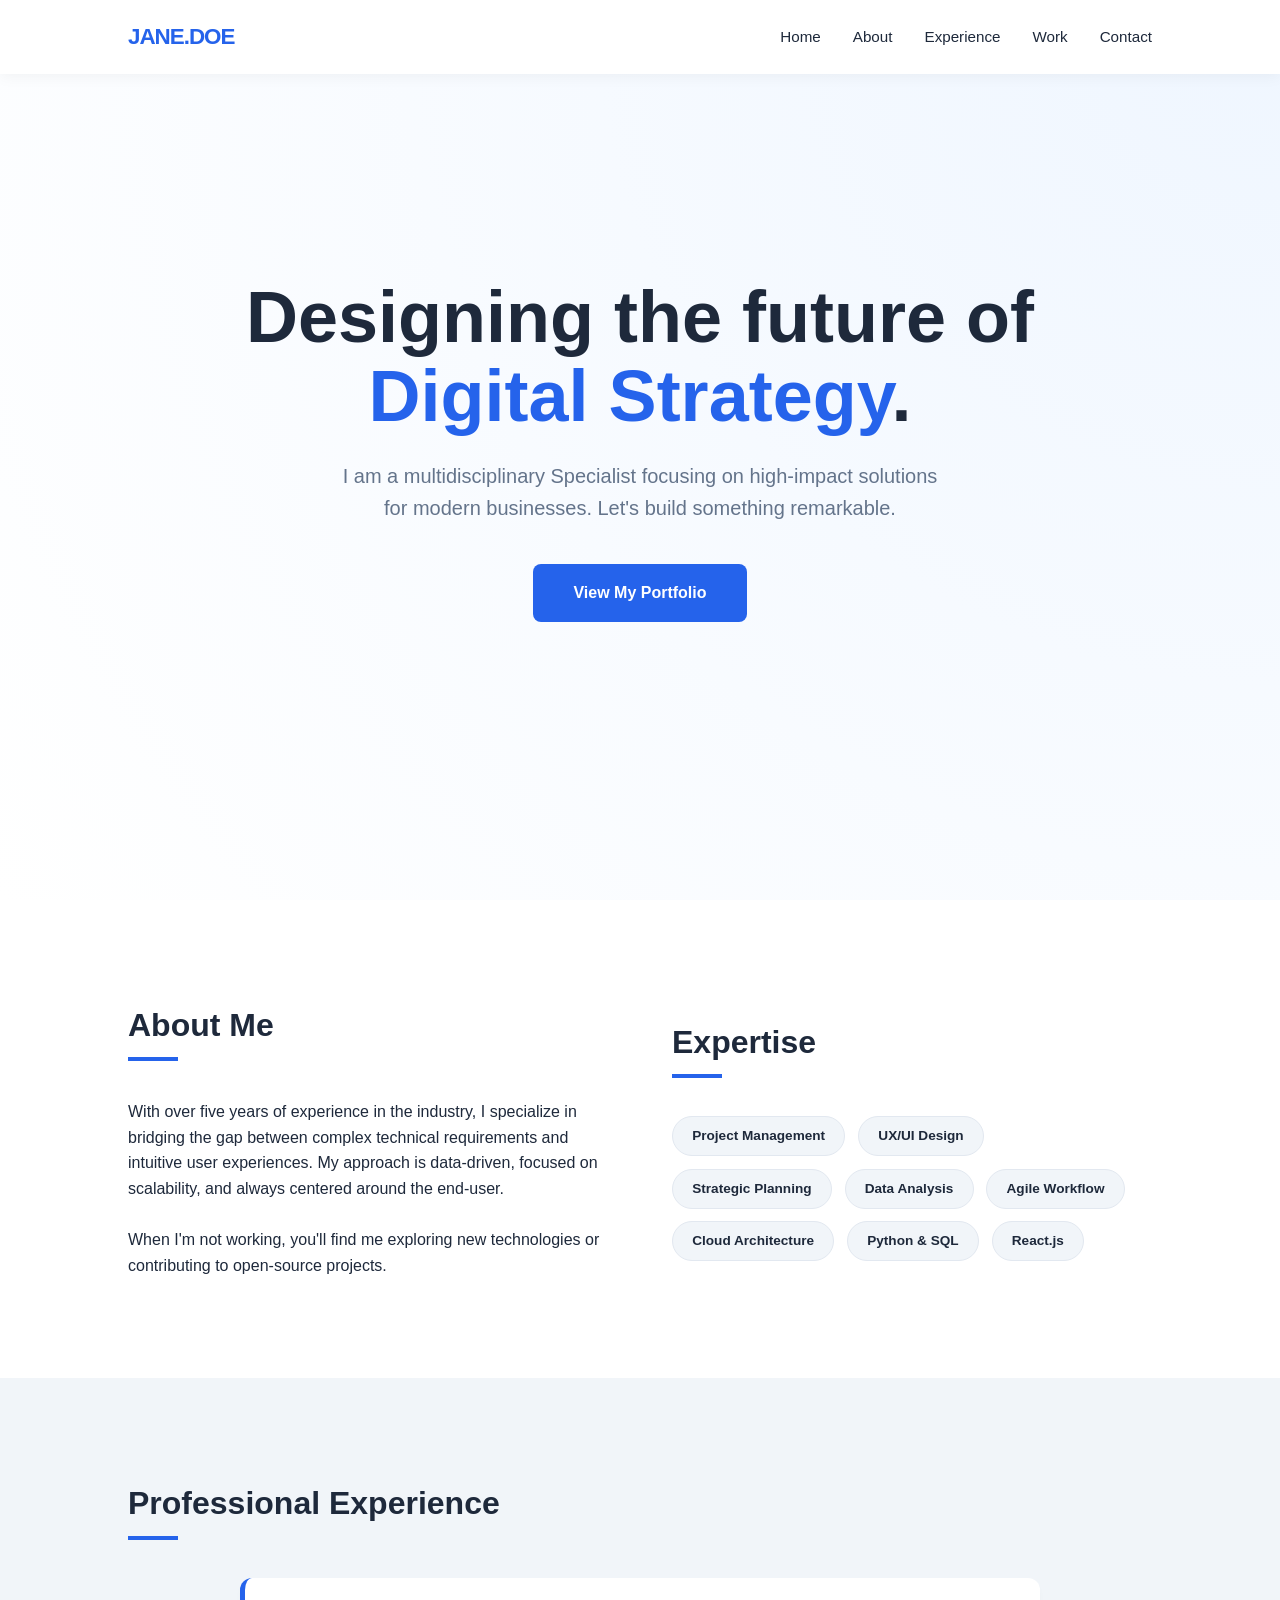
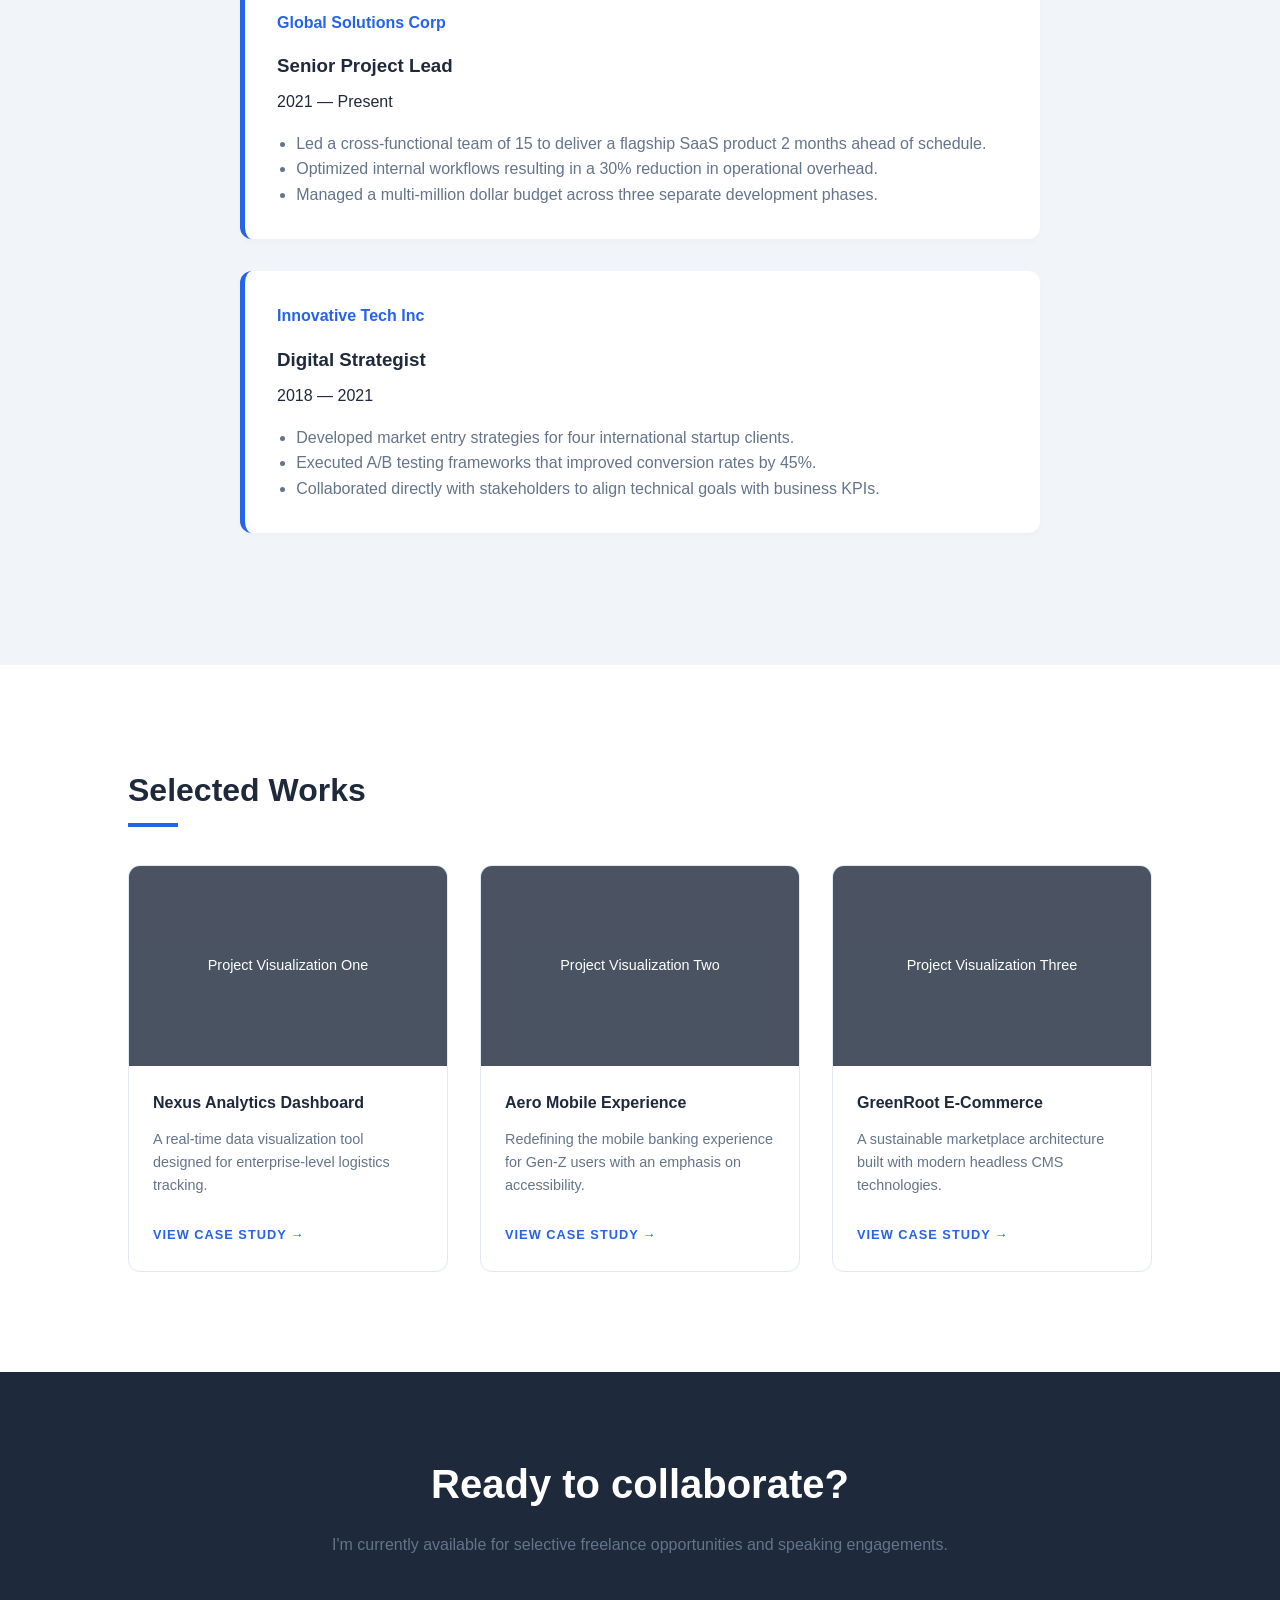
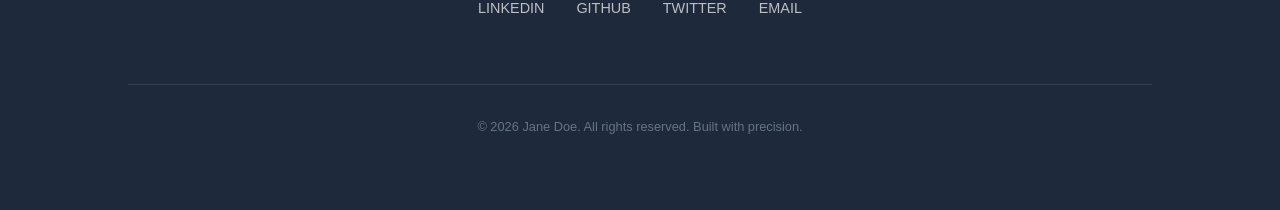
==== index.html @ 50d41f18 "Add files via upload" ====
<!DOCTYPE html>
<html lang="en">
<head>
    <meta charset="UTF-8">
    <meta name="viewport" content="width=device-width, initial-scale=1.0">
    <title>Professional Portfolio | Jane Doe</title>
    <style>
        /* --- CSS Variables & Reset --- */
        :root {
            --primary-blue: #2563eb;
            --dark-grey: #1e293b;
            --medium-grey: #64748b;
            --light-grey: #f1f5f9;
            --white: #ffffff;
            --transition: all 0.4s cubic-bezier(0.4, 0, 0.2, 1);
        }

        * {
            margin: 0;
            padding: 0;
            box-sizing: border-box;
        }

        body {
            font-family: 'Inter', -apple-system, BlinkMacSystemFont, "Segoe UI", Roboto, sans-serif;
            line-height: 1.6;
            color: var(--dark-grey);
            background-color: var(--white);
            overflow-x: hidden;
        }

        /* --- Scroll Animation Classes --- */
        .reveal {
            opacity: 0;
            transform: translateY(30px);
            transition: var(--transition);
        }

        .reveal.active {
            opacity: 1;
            transform: translateY(0);
        }

        /* --- Navigation --- */
        nav {
            position: fixed;
            top: 0;
            width: 100%;
            background: rgba(255, 255, 255, 0.95);
            backdrop-filter: blur(10px);
            padding: 1.2rem 10%;
            display: flex;
            justify-content: space-between;
            align-items: center;
            z-index: 1000;
            box-shadow: 0 2px 15px rgba(0,0,0,0.05);
        }

        .logo {
            font-weight: 800;
            font-size: 1.4rem;
            color: var(--primary-blue);
            text-decoration: none;
            letter-spacing: -1px;
        }

        .nav-links {
            display: flex;
            gap: 2rem;
        }

        .nav-links a {
            text-decoration: none;
            color: var(--dark-grey);
            font-weight: 500;
            font-size: 0.95rem;
            transition: var(--transition);
        }

        .nav-links a:hover {
            color: var(--primary-blue);
        }

        /* --- Hero Section --- */
        #home {
            height: 100vh;
            display: flex;
            align-items: center;
            justify-content: center;
            padding: 0 10%;
            background: radial-gradient(circle at top right, #eff6ff, transparent);
            text-align: center;
        }

        .hero-content h1 {
            font-size: clamp(2.5rem, 6vw, 4.5rem);
            line-height: 1.1;
            margin-bottom: 1.5rem;
            color: var(--dark-grey);
        }

        .hero-content p {
            font-size: 1.25rem;
            color: var(--medium-grey);
            max-width: 600px;
            margin: 0 auto 2.5rem;
        }

        .btn {
            padding: 1rem 2.5rem;
            background: var(--primary-blue);
            color: var(--white);
            text-decoration: none;
            border-radius: 8px;
            font-weight: 600;
            transition: var(--transition);
            display: inline-block;
        }

        .btn:hover {
            transform: translateY(-3px);
            box-shadow: 0 10px 20px rgba(37, 99, 235, 0.2);
            filter: brightness(1.1);
        }

        /* --- Global Section Styling --- */
        section {
            padding: 100px 10%;
        }

        .section-title {
            font-size: 2rem;
            margin-bottom: 3rem;
            position: relative;
            display: inline-block;
        }

        .section-title::after {
            content: '';
            position: absolute;
            bottom: -10px;
            left: 0;
            width: 50px;
            height: 4px;
            background: var(--primary-blue);
        }

        /* --- About Section --- */
        .about-container {
            display: grid;
            grid-template-columns: 1fr 1fr;
            gap: 4rem;
            align-items: center;
        }

        .skills-grid {
            display: flex;
            flex-wrap: wrap;
            gap: 0.8rem;
        }

        .skill-tag {
            background: var(--light-grey);
            color: var(--dark-grey);
            padding: 0.5rem 1.2rem;
            border-radius: 50px;
            font-size: 0.85rem;
            font-weight: 600;
            border: 1px solid #e2e8f0;
        }

        /* --- Experience Section --- */
        #experience { background: var(--light-grey); }

        .timeline {
            max-width: 800px;
            margin: 0 auto;
        }

        .exp-card {
            background: var(--white);
            padding: 2rem;
            border-radius: 12px;
            margin-bottom: 2rem;
            box-shadow: 0 4px 6px rgba(0,0,0,0.02);
            border-left: 5px solid var(--primary-blue);
        }

        .exp-card h3 { color: var(--dark-grey); margin-bottom: 0.5rem; }
        .exp-card .company { color: var(--primary-blue); font-weight: 700; margin-bottom: 1rem; display: block; }
        .exp-card ul { margin-left: 1.2rem; color: var(--medium-grey); }

        /* --- Projects Grid --- */
        .project-grid {
            display: grid;
            grid-template-columns: repeat(auto-fit, minmax(320px, 1fr));
            gap: 2rem;
        }

        .project-card {
            background: var(--white);
            border-radius: 12px;
            overflow: hidden;
            border: 1px solid #e2e8f0;
            transition: var(--transition);
        }

        .project-card:hover {
            transform: translateY(-10px);
            box-shadow: 0 20px 25px -5px rgba(0,0,0,0.1);
        }

        .project-img {
            height: 200px;
            background: var(--dark-grey);
            display: flex;
            align-items: center;
            justify-content: center;
            color: var(--white);
            font-size: 0.9rem;
            opacity: 0.8;
        }

        .project-body { padding: 1.5rem; }
        .project-body h4 { margin-bottom: 0.8rem; }
        .project-body p { color: var(--medium-grey); font-size: 0.9rem; margin-bottom: 1.5rem; }

        /* --- Footer --- */
        footer {
            background: var(--dark-grey);
            color: var(--white);
            padding: 5rem 10% 2rem;
            text-align: center;
        }

        .contact-info h2 { font-size: 2.5rem; margin-bottom: 1rem; }
        .contact-info p { color: var(--medium-grey); margin-bottom: 2.5rem; }

        .social-links {
            display: flex;
            justify-content: center;
            gap: 2rem;
            margin-bottom: 4rem;
        }

        .social-links a {
            color: var(--white);
            text-decoration: none;
            font-size: 0.9rem;
            opacity: 0.7;
            transition: var(--transition);
        }

        .social-links a:hover { opacity: 1; color: var(--primary-blue); }

        .copyright {
            font-size: 0.8rem;
            color: var(--medium-grey);
            border-top: 1px solid #334155;
            padding-top: 2rem;
        }

        /* --- Responsive --- */
        @media (max-width: 768px) {
            .about-container { grid-template-columns: 1fr; }
            .nav-links { display: none; }
            section { padding: 60px 5%; }
        }
    </style>
</head>
<body>

    <nav>
        <a href="#" class="logo">JANE.DOE</a>
        <div class="nav-links">
            <a href="#home">Home</a>
            <a href="#about">About</a>
            <a href="#experience">Experience</a>
            <a href="#projects">Work</a>
            <a href="#contact">Contact</a>
        </div>
    </nav>

    <section id="home">
        <div class="hero-content reveal">
            <h1>Designing the future of <span style="color: var(--primary-blue);">Digital Strategy</span>.</h1>
            <p>I am a multidisciplinary Specialist focusing on high-impact solutions for modern businesses. Let's build something remarkable.</p>
            <a href="#projects" class="btn">View My Portfolio</a>
        </div>
    </section>

    <section id="about">
        <div class="about-container">
            <div class="reveal">
                <h2 class="section-title">About Me</h2>
                <p>With over five years of experience in the industry, I specialize in bridging the gap between complex technical requirements and intuitive user experiences. My approach is data-driven, focused on scalability, and always centered around the end-user.</p>
                <br>
                <p>When I'm not working, you'll find me exploring new technologies or contributing to open-source projects.</p>
            </div>
            <div class="reveal">
                <h2 class="section-title">Expertise</h2>
                <div class="skills-grid">
                    <span class="skill-tag">Project Management</span>
                    <span class="skill-tag">UX/UI Design</span>
                    <span class="skill-tag">Strategic Planning</span>
                    <span class="skill-tag">Data Analysis</span>
                    <span class="skill-tag">Agile Workflow</span>
                    <span class="skill-tag">Cloud Architecture</span>
                    <span class="skill-tag">Python & SQL</span>
                    <span class="skill-tag">React.js</span>
                </div>
            </div>
        </div>
    </section>

    <section id="experience">
        <h2 class="section-title reveal">Professional Experience</h2>
        <div class="timeline">
            <div class="exp-card reveal">
                <span class="company">Global Solutions Corp</span>
                <h3>Senior Project Lead</h3>
                <p style="margin-bottom: 1rem; font-weight: 500;">2021 — Present</p>
                <ul>
                    <li>Led a cross-functional team of 15 to deliver a flagship SaaS product 2 months ahead of schedule.</li>
                    <li>Optimized internal workflows resulting in a 30% reduction in operational overhead.</li>
                    <li>Managed a multi-million dollar budget across three separate development phases.</li>
                </ul>
            </div>

            <div class="exp-card reveal">
                <span class="company">Innovative Tech Inc</span>
                <h3>Digital Strategist</h3>
                <p style="margin-bottom: 1rem; font-weight: 500;">2018 — 2021</p>
                <ul>
                    <li>Developed market entry strategies for four international startup clients.</li>
                    <li>Executed A/B testing frameworks that improved conversion rates by 45%.</li>
                    <li>Collaborated directly with stakeholders to align technical goals with business KPIs.</li>
                </ul>
            </div>
        </div>
    </section>

    <section id="projects">
        <h2 class="section-title reveal">Selected Works</h2>
        <div class="project-grid">
            <div class="project-card reveal">
                <div class="project-img">Project Visualization One</div>
                <div class="project-body">
                    <h4>Nexus Analytics Dashboard</h4>
                    <p>A real-time data visualization tool designed for enterprise-level logistics tracking.</p>
                    <a href="#" style="color: var(--primary-blue); text-decoration: none; font-weight: 700; font-size: 0.8rem; letter-spacing: 1px;">VIEW CASE STUDY →</a>
                </div>
            </div>

            <div class="project-card reveal">
                <div class="project-img">Project Visualization Two</div>
                <div class="project-body">
                    <h4>Aero Mobile Experience</h4>
                    <p>Redefining the mobile banking experience for Gen-Z users with an emphasis on accessibility.</p>
                    <a href="#" style="color: var(--primary-blue); text-decoration: none; font-weight: 700; font-size: 0.8rem; letter-spacing: 1px;">VIEW CASE STUDY →</a>
                </div>
            </div>

            <div class="project-card reveal">
                <div class="project-img">Project Visualization Three</div>
                <div class="project-body">
                    <h4>GreenRoot E-Commerce</h4>
                    <p>A sustainable marketplace architecture built with modern headless CMS technologies.</p>
                    <a href="#" style="color: var(--primary-blue); text-decoration: none; font-weight: 700; font-size: 0.8rem; letter-spacing: 1px;">VIEW CASE STUDY →</a>
                </div>
            </div>
        </div>
    </section>

    <footer id="contact">
        <div class="contact-info reveal">
            <h2>Ready to collaborate?</h2>
            <p>I'm currently available for selective freelance opportunities and speaking engagements.</p>
            <div class="social-links">
                <a href="#">LINKEDIN</a>
                <a href="#">GITHUB</a>
                <a href="#">TWITTER</a>
                <a href="#">EMAIL</a>
            </div>
            <p class="copyright">© 2026 Jane Doe. All rights reserved. Built with precision.</p>
        </div>
    </footer>

    <script>
        /**
         * Intersection Observer for Scroll Animations
         */
        const observerOptions = {
            threshold: 0.15
        };

        const observer = new IntersectionObserver((entries) => {
            entries.forEach(entry => {
                if (entry.isIntersecting) {
                    entry.target.classList.add('active');
                }
            });
        }, observerOptions);

        document.querySelectorAll('.reveal').forEach(el => {
            observer.observe(el);
        });

        /**
         * Smooth Scroll for Navigation Links
         */
        document.querySelectorAll('a[href^="#"]').forEach(anchor => {
            anchor.addEventListener('click', function (e) {
                e.preventDefault();
                document.querySelector(this.getAttribute('href')).scrollIntoView({
                    behavior: 'smooth'
                });
            });
        });
    </script>
</body>
</html>
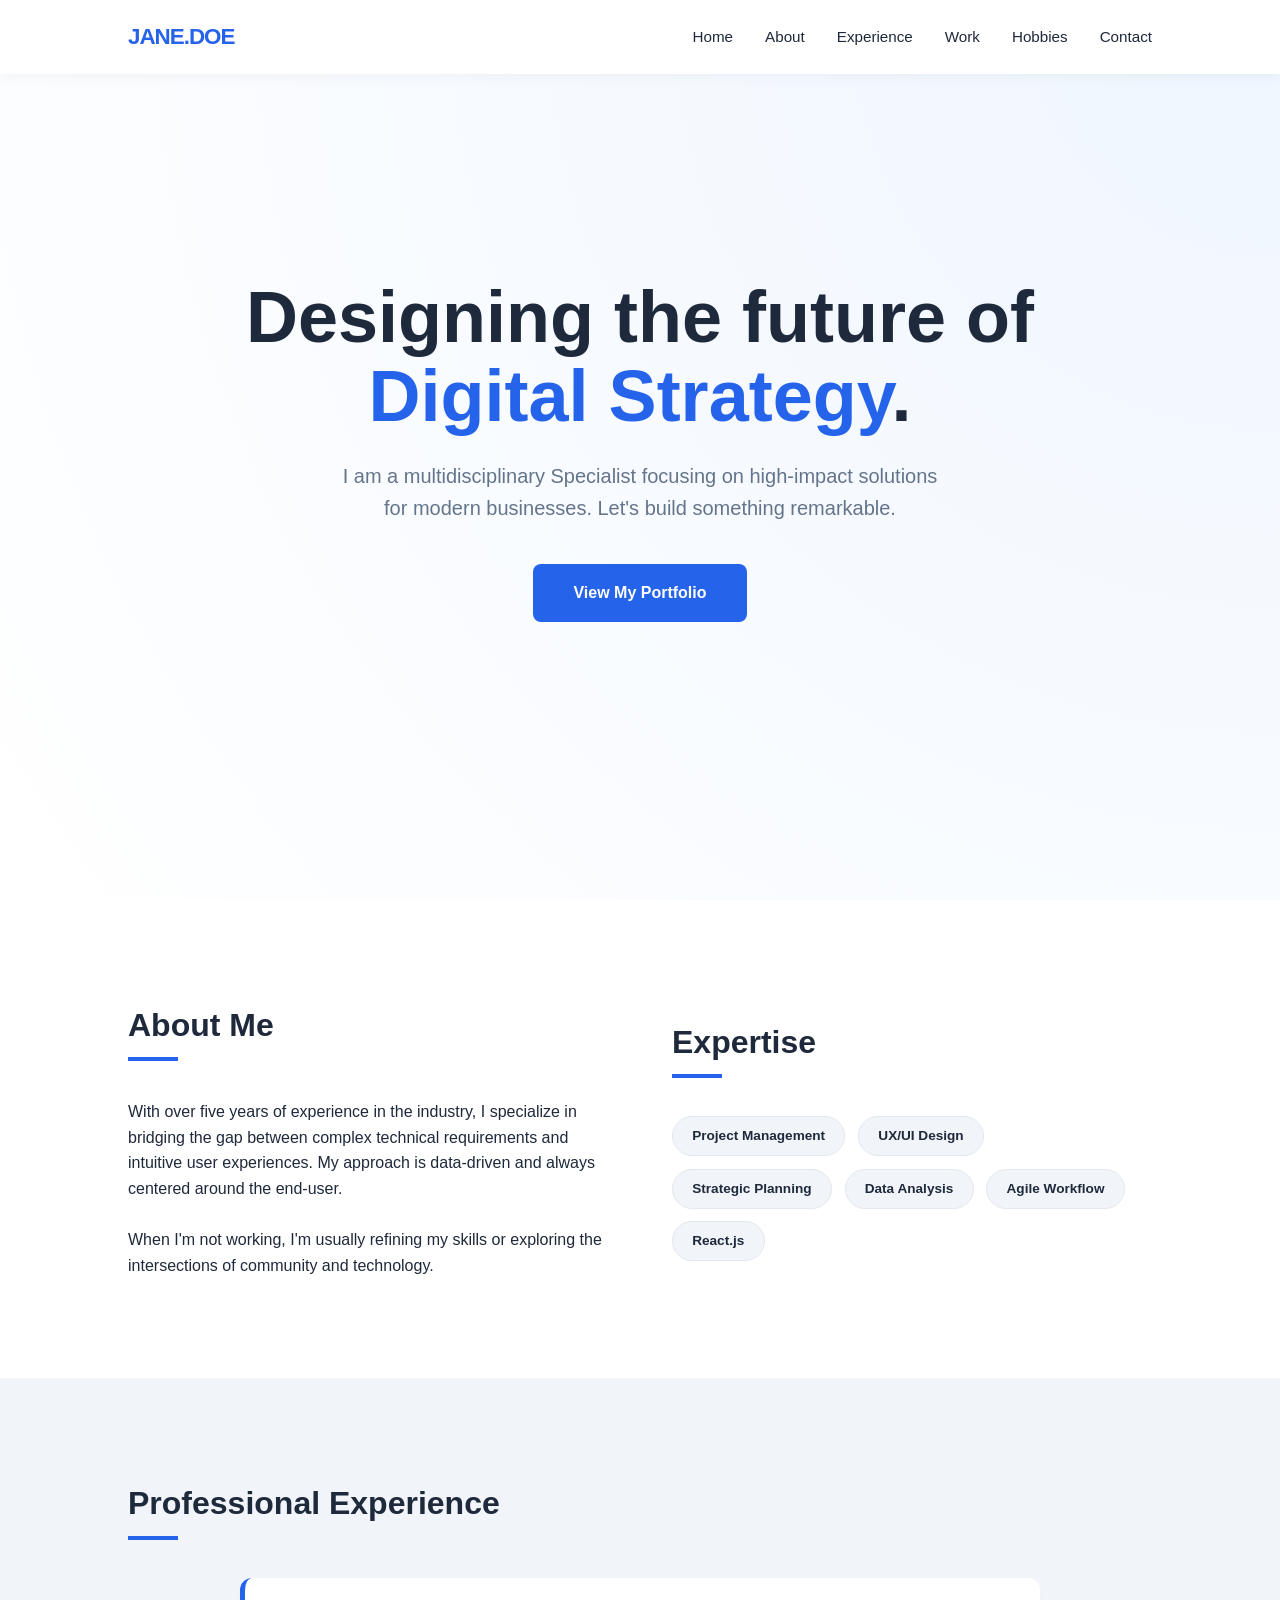
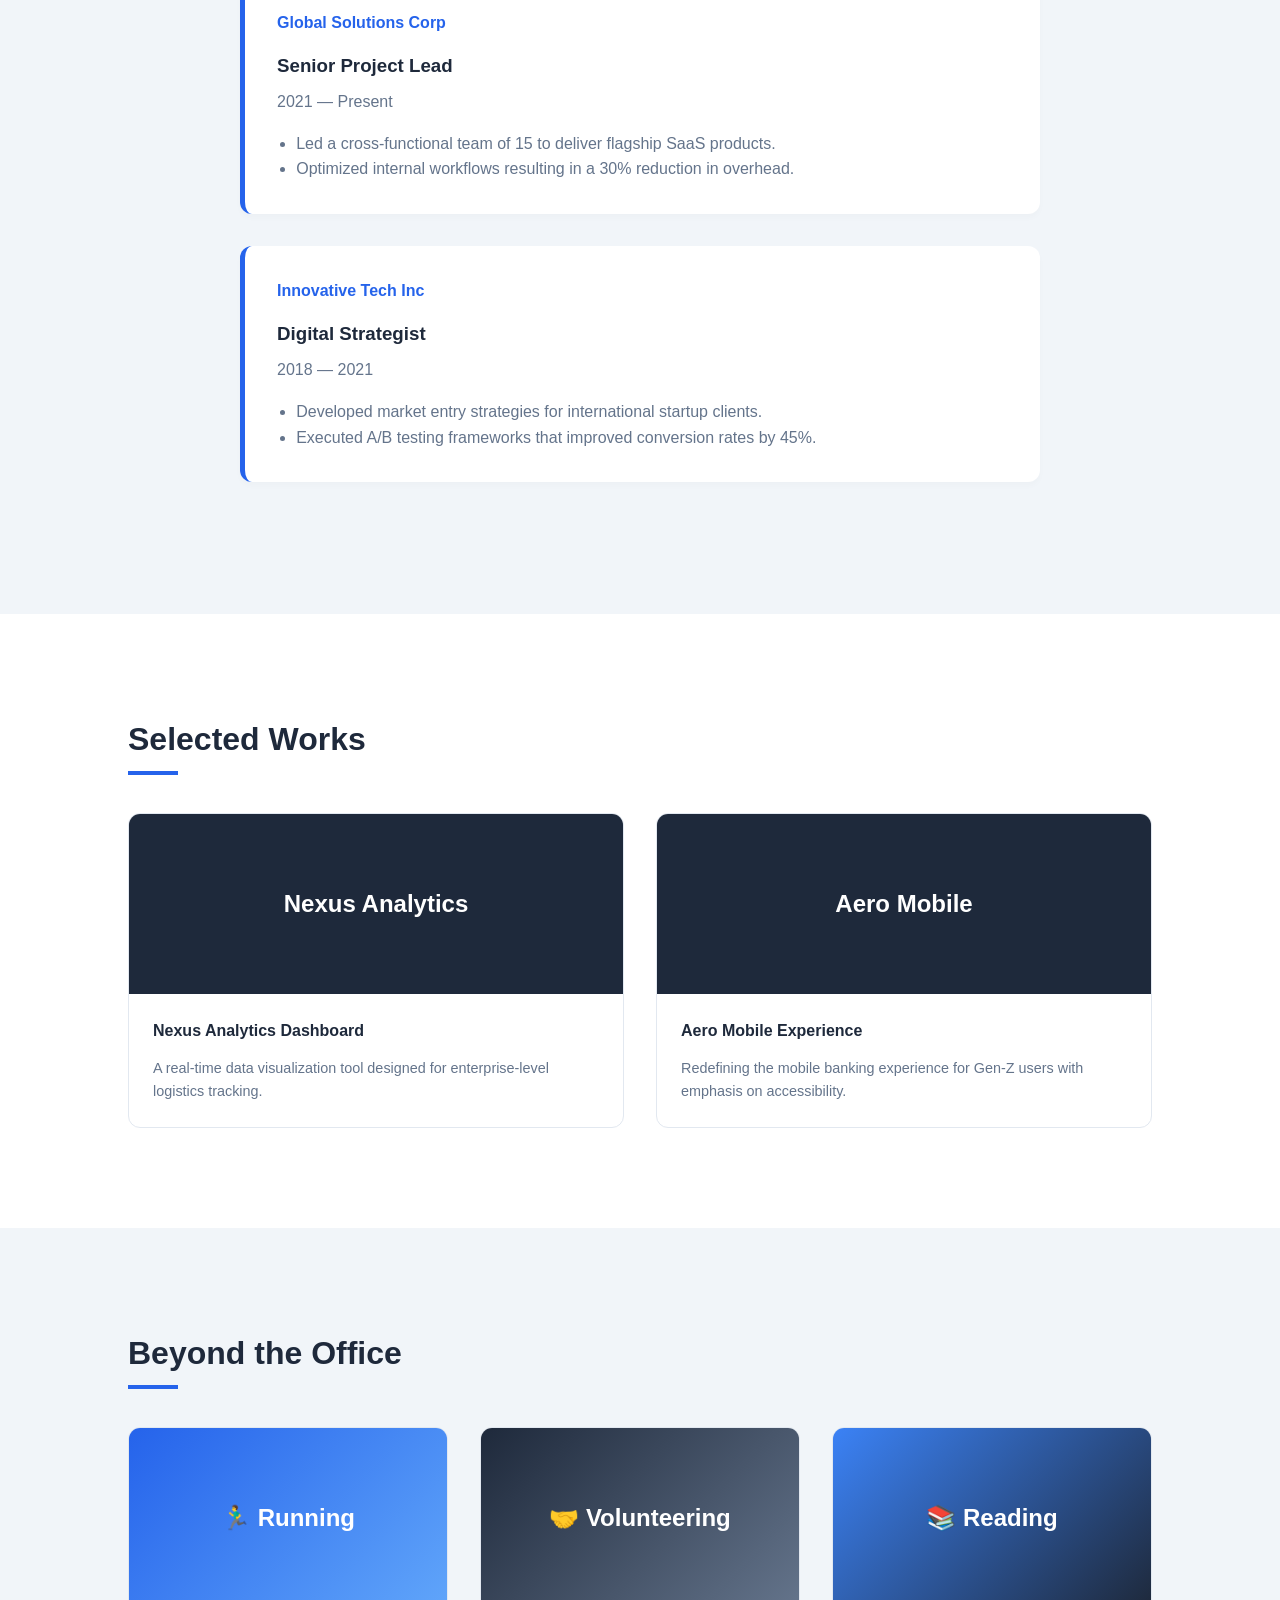
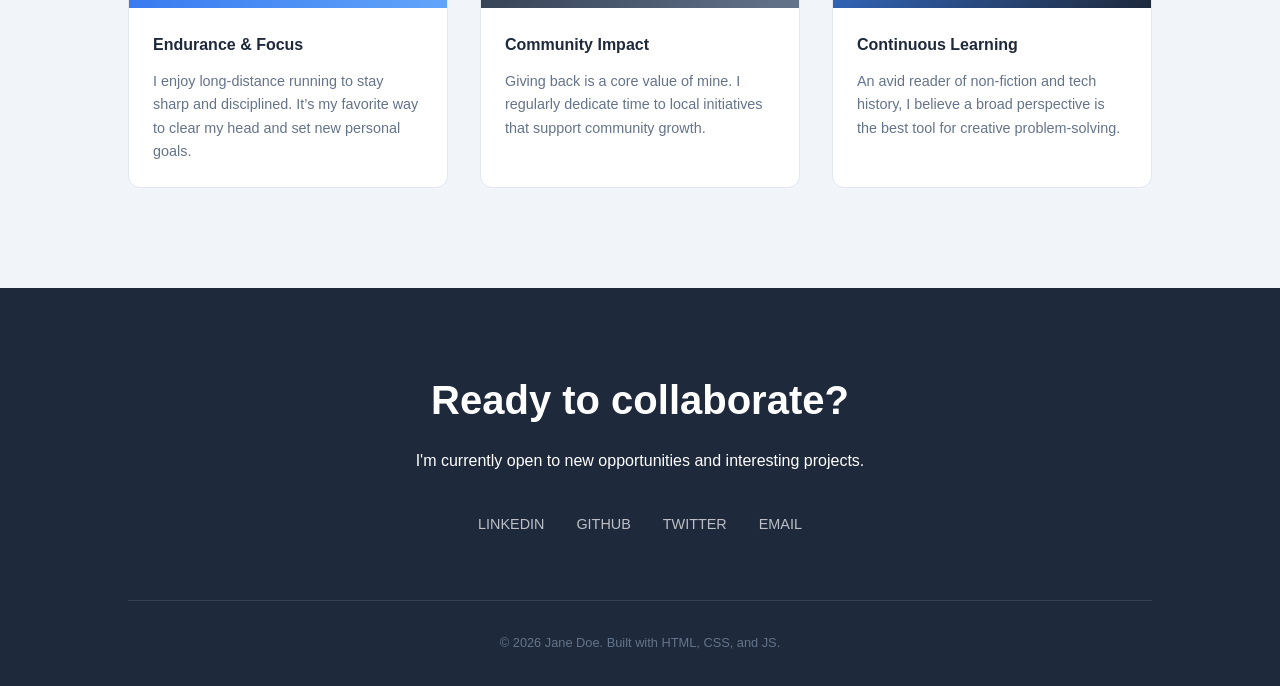
==== commit d3623382: "Update index.html" ====
--- a/index.html
+++ b/index.html
@@ -81,6 +81,28 @@
             color: var(--primary-blue);
         }
 
+        /* --- Global Section Styling --- */
+        section {
+            padding: 100px 10%;
+        }
+
+        .section-title {
+            font-size: 2rem;
+            margin-bottom: 3rem;
+            position: relative;
+            display: inline-block;
+        }
+
+        .section-title::after {
+            content: '';
+            position: absolute;
+            bottom: -10px;
+            left: 0;
+            width: 50px;
+            height: 4px;
+            background: var(--primary-blue);
+        }
+
         /* --- Hero Section --- */
         #home {
             height: 100vh;
@@ -123,28 +145,6 @@
             filter: brightness(1.1);
         }
 
-        /* --- Global Section Styling --- */
-        section {
-            padding: 100px 10%;
-        }
-
-        .section-title {
-            font-size: 2rem;
-            margin-bottom: 3rem;
-            position: relative;
-            display: inline-block;
-        }
-
-        .section-title::after {
-            content: '';
-            position: absolute;
-            bottom: -10px;
-            left: 0;
-            width: 50px;
-            height: 4px;
-            background: var(--primary-blue);
-        }
-
         /* --- About Section --- */
         .about-container {
             display: grid;
@@ -190,14 +190,14 @@
         .exp-card .company { color: var(--primary-blue); font-weight: 700; margin-bottom: 1rem; display: block; }
         .exp-card ul { margin-left: 1.2rem; color: var(--medium-grey); }
 
-        /* --- Projects Grid --- */
-        .project-grid {
+        /* --- Grids (Projects & Hobbies) --- */
+        .grid-layout {
             display: grid;
-            grid-template-columns: repeat(auto-fit, minmax(320px, 1fr));
+            grid-template-columns: repeat(auto-fit, minmax(300px, 1fr));
             gap: 2rem;
         }
 
-        .project-card {
+        .card {
             background: var(--white);
             border-radius: 12px;
             overflow: hidden;
@@ -205,25 +205,24 @@
             transition: var(--transition);
         }
 
-        .project-card:hover {
+        .card:hover {
             transform: translateY(-10px);
             box-shadow: 0 20px 25px -5px rgba(0,0,0,0.1);
         }
 
-        .project-img {
-            height: 200px;
-            background: var(--dark-grey);
+        .card-img {
+            height: 180px;
             display: flex;
             align-items: center;
             justify-content: center;
             color: var(--white);
-            font-size: 0.9rem;
-            opacity: 0.8;
-        }
-
-        .project-body { padding: 1.5rem; }
-        .project-body h4 { margin-bottom: 0.8rem; }
-        .project-body p { color: var(--medium-grey); font-size: 0.9rem; margin-bottom: 1.5rem; }
+            font-size: 1.5rem;
+            font-weight: bold;
+        }
+
+        .card-body { padding: 1.5rem; }
+        .card-body h4 { margin-bottom: 0.8rem; }
+        .card-body p { color: var(--medium-grey); font-size: 0.9rem; }
 
         /* --- Footer --- */
         footer {
@@ -234,13 +233,11 @@
         }
 
         .contact-info h2 { font-size: 2.5rem; margin-bottom: 1rem; }
-        .contact-info p { color: var(--medium-grey); margin-bottom: 2.5rem; }
-
         .social-links {
             display: flex;
             justify-content: center;
             gap: 2rem;
-            margin-bottom: 4rem;
+            margin: 2.5rem 0 4rem;
         }
 
         .social-links a {
@@ -277,6 +274,7 @@
             <a href="#about">About</a>
             <a href="#experience">Experience</a>
             <a href="#projects">Work</a>
+            <a href="#hobbies">Hobbies</a>
             <a href="#contact">Contact</a>
         </div>
     </nav>
@@ -293,9 +291,9 @@
         <div class="about-container">
             <div class="reveal">
                 <h2 class="section-title">About Me</h2>
-                <p>With over five years of experience in the industry, I specialize in bridging the gap between complex technical requirements and intuitive user experiences. My approach is data-driven, focused on scalability, and always centered around the end-user.</p>
+                <p>With over five years of experience in the industry, I specialize in bridging the gap between complex technical requirements and intuitive user experiences. My approach is data-driven and always centered around the end-user.</p>
                 <br>
-                <p>When I'm not working, you'll find me exploring new technologies or contributing to open-source projects.</p>
+                <p>When I'm not working, I'm usually refining my skills or exploring the intersections of community and technology.</p>
             </div>
             <div class="reveal">
                 <h2 class="section-title">Expertise</h2>
@@ -305,8 +303,6 @@
                     <span class="skill-tag">Strategic Planning</span>
                     <span class="skill-tag">Data Analysis</span>
                     <span class="skill-tag">Agile Workflow</span>
-                    <span class="skill-tag">Cloud Architecture</span>
-                    <span class="skill-tag">Python & SQL</span>
                     <span class="skill-tag">React.js</span>
                 </div>
             </div>
@@ -319,22 +315,20 @@
             <div class="exp-card reveal">
                 <span class="company">Global Solutions Corp</span>
                 <h3>Senior Project Lead</h3>
-                <p style="margin-bottom: 1rem; font-weight: 500;">2021 — Present</p>
+                <p style="margin-bottom: 1rem; font-weight: 500; color: var(--medium-grey);">2021 — Present</p>
                 <ul>
-                    <li>Led a cross-functional team of 15 to deliver a flagship SaaS product 2 months ahead of schedule.</li>
-                    <li>Optimized internal workflows resulting in a 30% reduction in operational overhead.</li>
-                    <li>Managed a multi-million dollar budget across three separate development phases.</li>
+                    <li>Led a cross-functional team of 15 to deliver flagship SaaS products.</li>
+                    <li>Optimized internal workflows resulting in a 30% reduction in overhead.</li>
                 </ul>
             </div>
 
             <div class="exp-card reveal">
                 <span class="company">Innovative Tech Inc</span>
                 <h3>Digital Strategist</h3>
-                <p style="margin-bottom: 1rem; font-weight: 500;">2018 — 2021</p>
+                <p style="margin-bottom: 1rem; font-weight: 500; color: var(--medium-grey);">2018 — 2021</p>
                 <ul>
-                    <li>Developed market entry strategies for four international startup clients.</li>
+                    <li>Developed market entry strategies for international startup clients.</li>
                     <li>Executed A/B testing frameworks that improved conversion rates by 45%.</li>
-                    <li>Collaborated directly with stakeholders to align technical goals with business KPIs.</li>
                 </ul>
             </div>
         </div>
@@ -342,58 +336,73 @@
 
     <section id="projects">
         <h2 class="section-title reveal">Selected Works</h2>
-        <div class="project-grid">
-            <div class="project-card reveal">
-                <div class="project-img">Project Visualization One</div>
-                <div class="project-body">
+        <div class="grid-layout">
+            <div class="card reveal">
+                <div class="card-img" style="background: var(--dark-grey);">Nexus Analytics</div>
+                <div class="card-body">
                     <h4>Nexus Analytics Dashboard</h4>
                     <p>A real-time data visualization tool designed for enterprise-level logistics tracking.</p>
-                    <a href="#" style="color: var(--primary-blue); text-decoration: none; font-weight: 700; font-size: 0.8rem; letter-spacing: 1px;">VIEW CASE STUDY →</a>
-                </div>
-            </div>
-
-            <div class="project-card reveal">
-                <div class="project-img">Project Visualization Two</div>
-                <div class="project-body">
+                </div>
+            </div>
+
+            <div class="card reveal">
+                <div class="card-img" style="background: var(--dark-grey);">Aero Mobile</div>
+                <div class="card-body">
                     <h4>Aero Mobile Experience</h4>
-                    <p>Redefining the mobile banking experience for Gen-Z users with an emphasis on accessibility.</p>
-                    <a href="#" style="color: var(--primary-blue); text-decoration: none; font-weight: 700; font-size: 0.8rem; letter-spacing: 1px;">VIEW CASE STUDY →</a>
-                </div>
-            </div>
-
-            <div class="project-card reveal">
-                <div class="project-img">Project Visualization Three</div>
-                <div class="project-body">
-                    <h4>GreenRoot E-Commerce</h4>
-                    <p>A sustainable marketplace architecture built with modern headless CMS technologies.</p>
-                    <a href="#" style="color: var(--primary-blue); text-decoration: none; font-weight: 700; font-size: 0.8rem; letter-spacing: 1px;">VIEW CASE STUDY →</a>
-                </div>
-            </div>
+                    <p>Redefining the mobile banking experience for Gen-Z users with emphasis on accessibility.</p>
+                </div>
+            </div>
+        </div>
+    </section>
+
+    <section id="hobbies" style="background-color: var(--light-grey);">
+        <h2 class="section-title reveal">Beyond the Office</h2>
+        <div class="grid-layout">
+            
+            <div class="card reveal">
+                <div class="card-img" style="background: linear-gradient(135deg, var(--primary-blue), #60a5fa);">🏃‍♂️ Running</div>
+                <div class="card-body">
+                    <h4>Endurance & Focus</h4>
+                    <p>I enjoy long-distance running to stay sharp and disciplined. It’s my favorite way to clear my head and set new personal goals.</p>
+                </div>
+            </div>
+
+            <div class="card reveal">
+                <div class="card-img" style="background: linear-gradient(135deg, var(--dark-grey), var(--medium-grey));">🤝 Volunteering</div>
+                <div class="card-body">
+                    <h4>Community Impact</h4>
+                    <p>Giving back is a core value of mine. I regularly dedicate time to local initiatives that support community growth.</p>
+                </div>
+            </div>
+
+            <div class="card reveal">
+                <div class="card-img" style="background: linear-gradient(135deg, #3b82f6, var(--dark-grey));">📚 Reading</div>
+                <div class="card-body">
+                    <h4>Continuous Learning</h4>
+                    <p>An avid reader of non-fiction and tech history, I believe a broad perspective is the best tool for creative problem-solving.</p>
+                </div>
+            </div>
+
         </div>
     </section>
 
     <footer id="contact">
         <div class="contact-info reveal">
             <h2>Ready to collaborate?</h2>
-            <p>I'm currently available for selective freelance opportunities and speaking engagements.</p>
+            <p>I'm currently open to new opportunities and interesting projects.</p>
             <div class="social-links">
                 <a href="#">LINKEDIN</a>
                 <a href="#">GITHUB</a>
                 <a href="#">TWITTER</a>
-                <a href="#">EMAIL</a>
-            </div>
-            <p class="copyright">© 2026 Jane Doe. All rights reserved. Built with precision.</p>
+                <a href="mailto:hello@example.com">EMAIL</a>
+            </div>
+            <p class="copyright">© 2026 Jane Doe. Built with HTML, CSS, and JS.</p>
         </div>
     </footer>
 
     <script>
-        /**
-         * Intersection Observer for Scroll Animations
-         */
-        const observerOptions = {
-            threshold: 0.15
-        };
-
+        // Intersection Observer for Scroll Animations
+        const observerOptions = { threshold: 0.15 };
         const observer = new IntersectionObserver((entries) => {
             entries.forEach(entry => {
                 if (entry.isIntersecting) {
@@ -402,13 +411,9 @@
             });
         }, observerOptions);
 
-        document.querySelectorAll('.reveal').forEach(el => {
-            observer.observe(el);
-        });
-
-        /**
-         * Smooth Scroll for Navigation Links
-         */
+        document.querySelectorAll('.reveal').forEach(el => observer.observe(el));
+
+        // Smooth Scroll for Navigation
         document.querySelectorAll('a[href^="#"]').forEach(anchor => {
             anchor.addEventListener('click', function (e) {
                 e.preventDefault();
@@ -419,4 +424,4 @@
         });
     </script>
 </body>
-</html>+</html>
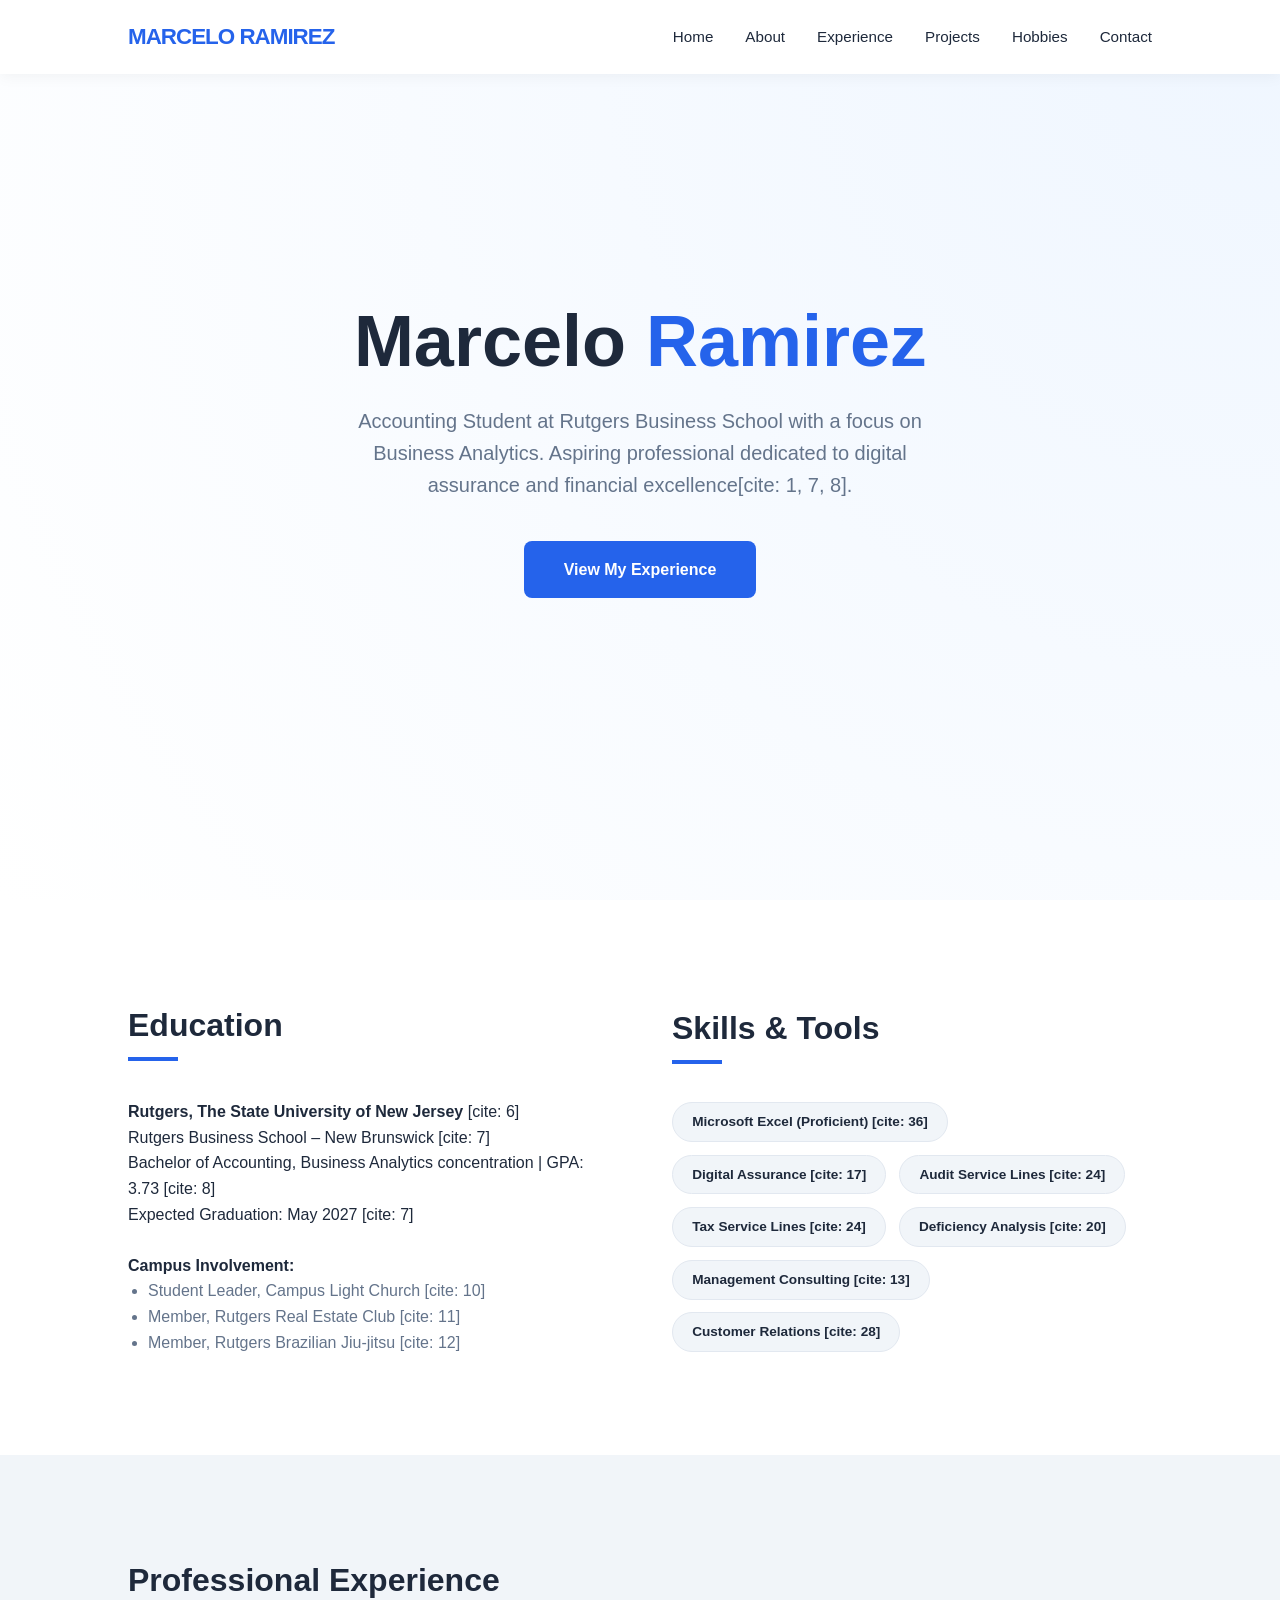
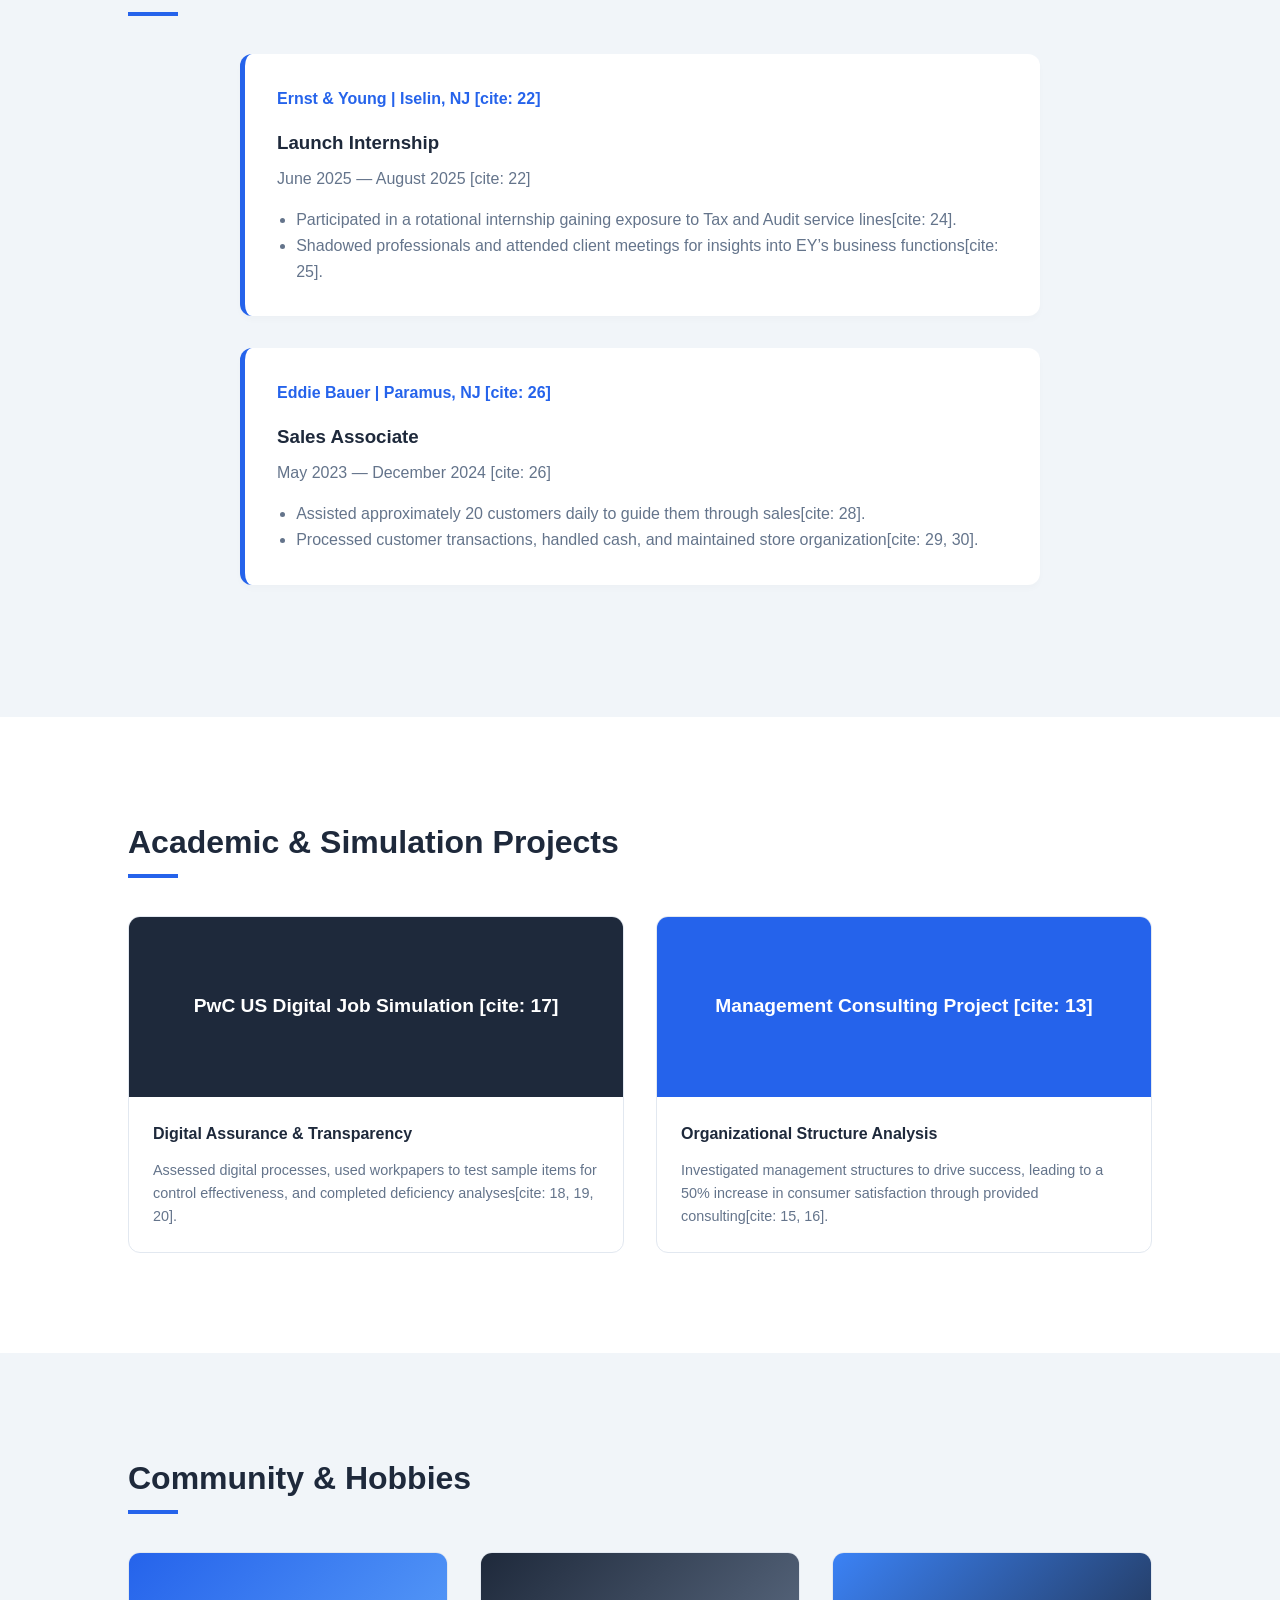
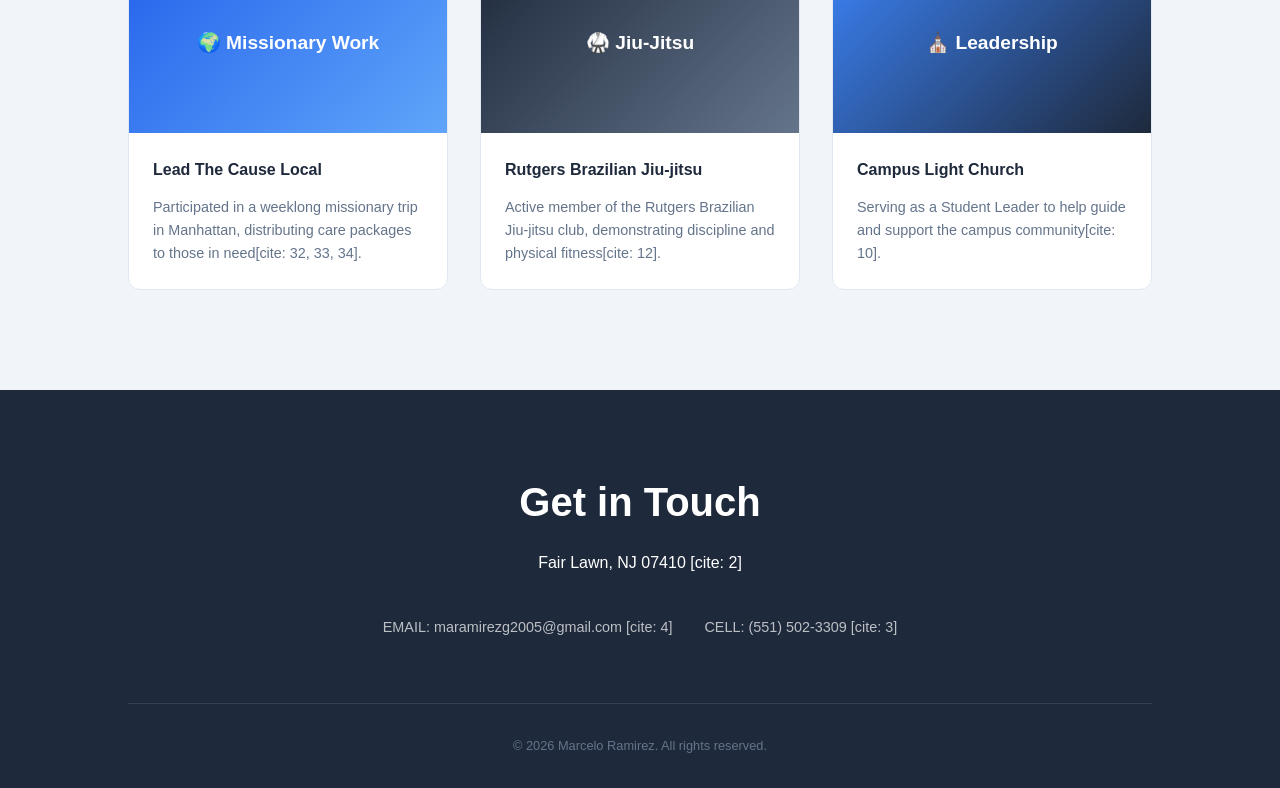
==== commit 3f61310a: "Update index.html" ====
--- a/index.html
+++ b/index.html
@@ -3,7 +3,7 @@
 <head>
     <meta charset="UTF-8">
     <meta name="viewport" content="width=device-width, initial-scale=1.0">
-    <title>Professional Portfolio | Jane Doe</title>
+    <title>Marcelo Ramirez | Accounting & Business Analytics</title>
     <style>
         /* --- CSS Variables & Reset --- */
         :root {
@@ -216,8 +216,10 @@
             align-items: center;
             justify-content: center;
             color: var(--white);
-            font-size: 1.5rem;
+            font-size: 1.2rem;
             font-weight: bold;
+            padding: 20px;
+            text-align: center;
         }
 
         .card-body { padding: 1.5rem; }
@@ -268,12 +270,12 @@
 <body>
 
     <nav>
-        <a href="#" class="logo">JANE.DOE</a>
+        <a href="#" class="logo">MARCELO RAMIREZ</a>
         <div class="nav-links">
             <a href="#home">Home</a>
             <a href="#about">About</a>
             <a href="#experience">Experience</a>
-            <a href="#projects">Work</a>
+            <a href="#projects">Projects</a>
             <a href="#hobbies">Hobbies</a>
             <a href="#contact">Contact</a>
         </div>
@@ -281,29 +283,38 @@
 
     <section id="home">
         <div class="hero-content reveal">
-            <h1>Designing the future of <span style="color: var(--primary-blue);">Digital Strategy</span>.</h1>
-            <p>I am a multidisciplinary Specialist focusing on high-impact solutions for modern businesses. Let's build something remarkable.</p>
-            <a href="#projects" class="btn">View My Portfolio</a>
+            <h1>Marcelo <span style="color: var(--primary-blue);">Ramirez</span></h1>
+            <p>Accounting Student at Rutgers Business School with a focus on Business Analytics. Aspiring professional dedicated to digital assurance and financial excellence[cite: 1, 7, 8].</p>
+            <a href="#experience" class="btn">View My Experience</a>
         </div>
     </section>
 
     <section id="about">
         <div class="about-container">
             <div class="reveal">
-                <h2 class="section-title">About Me</h2>
-                <p>With over five years of experience in the industry, I specialize in bridging the gap between complex technical requirements and intuitive user experiences. My approach is data-driven and always centered around the end-user.</p>
+                <h2 class="section-title">Education</h2>
+                <p><strong>Rutgers, The State University of New Jersey</strong> [cite: 6]</p>
+                <p>Rutgers Business School – New Brunswick [cite: 7]</p>
+                <p>Bachelor of Accounting, Business Analytics concentration | GPA: 3.73 [cite: 8]</p>
+                <p>Expected Graduation: May 2027 [cite: 7]</p>
                 <br>
-                <p>When I'm not working, I'm usually refining my skills or exploring the intersections of community and technology.</p>
+                <p><strong>Campus Involvement:</strong></p>
+                <ul style="margin-left: 20px; color: var(--medium-grey);">
+                    <li>Student Leader, Campus Light Church [cite: 10]</li>
+                    <li>Member, Rutgers Real Estate Club [cite: 11]</li>
+                    <li>Member, Rutgers Brazilian Jiu-jitsu [cite: 12]</li>
+                </ul>
             </div>
             <div class="reveal">
-                <h2 class="section-title">Expertise</h2>
+                <h2 class="section-title">Skills & Tools</h2>
                 <div class="skills-grid">
-                    <span class="skill-tag">Project Management</span>
-                    <span class="skill-tag">UX/UI Design</span>
-                    <span class="skill-tag">Strategic Planning</span>
-                    <span class="skill-tag">Data Analysis</span>
-                    <span class="skill-tag">Agile Workflow</span>
-                    <span class="skill-tag">React.js</span>
+                    <span class="skill-tag">Microsoft Excel (Proficient) [cite: 36]</span>
+                    <span class="skill-tag">Digital Assurance [cite: 17]</span>
+                    <span class="skill-tag">Audit Service Lines [cite: 24]</span>
+                    <span class="skill-tag">Tax Service Lines [cite: 24]</span>
+                    <span class="skill-tag">Deficiency Analysis [cite: 20]</span>
+                    <span class="skill-tag">Management Consulting [cite: 13]</span>
+                    <span class="skill-tag">Customer Relations [cite: 28]</span>
                 </div>
             </div>
         </div>
@@ -313,73 +324,72 @@
         <h2 class="section-title reveal">Professional Experience</h2>
         <div class="timeline">
             <div class="exp-card reveal">
-                <span class="company">Global Solutions Corp</span>
-                <h3>Senior Project Lead</h3>
-                <p style="margin-bottom: 1rem; font-weight: 500; color: var(--medium-grey);">2021 — Present</p>
+                <span class="company">Ernst & Young | Iselin, NJ [cite: 22]</span>
+                <h3>Launch Internship</h3>
+                <p style="margin-bottom: 1rem; font-weight: 500; color: var(--medium-grey);">June 2025 — August 2025 [cite: 22]</p>
                 <ul>
-                    <li>Led a cross-functional team of 15 to deliver flagship SaaS products.</li>
-                    <li>Optimized internal workflows resulting in a 30% reduction in overhead.</li>
+                    <li>Participated in a rotational internship gaining exposure to Tax and Audit service lines[cite: 24].</li>
+                    <li>Shadowed professionals and attended client meetings for insights into EY’s business functions[cite: 25].</li>
                 </ul>
             </div>
 
             <div class="exp-card reveal">
-                <span class="company">Innovative Tech Inc</span>
-                <h3>Digital Strategist</h3>
-                <p style="margin-bottom: 1rem; font-weight: 500; color: var(--medium-grey);">2018 — 2021</p>
+                <span class="company">Eddie Bauer | Paramus, NJ [cite: 26]</span>
+                <h3>Sales Associate</h3>
+                <p style="margin-bottom: 1rem; font-weight: 500; color: var(--medium-grey);">May 2023 — December 2024 [cite: 26]</p>
                 <ul>
-                    <li>Developed market entry strategies for international startup clients.</li>
-                    <li>Executed A/B testing frameworks that improved conversion rates by 45%.</li>
+                    <li>Assisted approximately 20 customers daily to guide them through sales[cite: 28].</li>
+                    <li>Processed customer transactions, handled cash, and maintained store organization[cite: 29, 30].</li>
                 </ul>
             </div>
         </div>
     </section>
 
     <section id="projects">
-        <h2 class="section-title reveal">Selected Works</h2>
+        <h2 class="section-title reveal">Academic & Simulation Projects</h2>
         <div class="grid-layout">
             <div class="card reveal">
-                <div class="card-img" style="background: var(--dark-grey);">Nexus Analytics</div>
+                <div class="card-img" style="background: var(--dark-grey);">PwC US Digital Job Simulation [cite: 17]</div>
                 <div class="card-body">
-                    <h4>Nexus Analytics Dashboard</h4>
-                    <p>A real-time data visualization tool designed for enterprise-level logistics tracking.</p>
+                    <h4>Digital Assurance & Transparency</h4>
+                    <p>Assessed digital processes, used workpapers to test sample items for control effectiveness, and completed deficiency analyses[cite: 18, 19, 20].</p>
                 </div>
             </div>
 
             <div class="card reveal">
-                <div class="card-img" style="background: var(--dark-grey);">Aero Mobile</div>
+                <div class="card-img" style="background: var(--primary-blue);">Management Consulting Project [cite: 13]</div>
                 <div class="card-body">
-                    <h4>Aero Mobile Experience</h4>
-                    <p>Redefining the mobile banking experience for Gen-Z users with emphasis on accessibility.</p>
+                    <h4>Organizational Structure Analysis</h4>
+                    <p>Investigated management structures to drive success, leading to a 50% increase in consumer satisfaction through provided consulting[cite: 15, 16].</p>
                 </div>
             </div>
         </div>
     </section>
 
     <section id="hobbies" style="background-color: var(--light-grey);">
-        <h2 class="section-title reveal">Beyond the Office</h2>
+        <h2 class="section-title reveal">Community & Hobbies</h2>
         <div class="grid-layout">
-            
             <div class="card reveal">
-                <div class="card-img" style="background: linear-gradient(135deg, var(--primary-blue), #60a5fa);">🏃‍♂️ Running</div>
+                <div class="card-img" style="background: linear-gradient(135deg, var(--primary-blue), #60a5fa);">🌍 Missionary Work</div>
                 <div class="card-body">
-                    <h4>Endurance & Focus</h4>
-                    <p>I enjoy long-distance running to stay sharp and disciplined. It’s my favorite way to clear my head and set new personal goals.</p>
+                    <h4>Lead The Cause Local</h4>
+                    <p>Participated in a weeklong missionary trip in Manhattan, distributing care packages to those in need[cite: 32, 33, 34].</p>
                 </div>
             </div>
 
             <div class="card reveal">
-                <div class="card-img" style="background: linear-gradient(135deg, var(--dark-grey), var(--medium-grey));">🤝 Volunteering</div>
+                <div class="card-img" style="background: linear-gradient(135deg, var(--dark-grey), var(--medium-grey));">🥋 Jiu-Jitsu</div>
                 <div class="card-body">
-                    <h4>Community Impact</h4>
-                    <p>Giving back is a core value of mine. I regularly dedicate time to local initiatives that support community growth.</p>
+                    <h4>Rutgers Brazilian Jiu-jitsu</h4>
+                    <p>Active member of the Rutgers Brazilian Jiu-jitsu club, demonstrating discipline and physical fitness[cite: 12].</p>
                 </div>
             </div>
 
             <div class="card reveal">
-                <div class="card-img" style="background: linear-gradient(135deg, #3b82f6, var(--dark-grey));">📚 Reading</div>
+                <div class="card-img" style="background: linear-gradient(135deg, #3b82f6, var(--dark-grey));">⛪ Leadership</div>
                 <div class="card-body">
-                    <h4>Continuous Learning</h4>
-                    <p>An avid reader of non-fiction and tech history, I believe a broad perspective is the best tool for creative problem-solving.</p>
+                    <h4>Campus Light Church</h4>
+                    <p>Serving as a Student Leader to help guide and support the campus community[cite: 10].</p>
                 </div>
             </div>
 
@@ -388,15 +398,13 @@
 
     <footer id="contact">
         <div class="contact-info reveal">
-            <h2>Ready to collaborate?</h2>
-            <p>I'm currently open to new opportunities and interesting projects.</p>
+            <h2>Get in Touch</h2>
+            <p>Fair Lawn, NJ 07410 [cite: 2]</p>
             <div class="social-links">
-                <a href="#">LINKEDIN</a>
-                <a href="#">GITHUB</a>
-                <a href="#">TWITTER</a>
-                <a href="mailto:hello@example.com">EMAIL</a>
-            </div>
-            <p class="copyright">© 2026 Jane Doe. Built with HTML, CSS, and JS.</p>
+                <a href="mailto:maramirezg2005@gmail.com">EMAIL: maramirezg2005@gmail.com [cite: 4]</a>
+                <a href="tel:5515023309">CELL: (551) 502-3309 [cite: 3]</a>
+            </div>
+            <p class="copyright">© 2026 Marcelo Ramirez. All rights reserved.</p>
         </div>
     </footer>
 
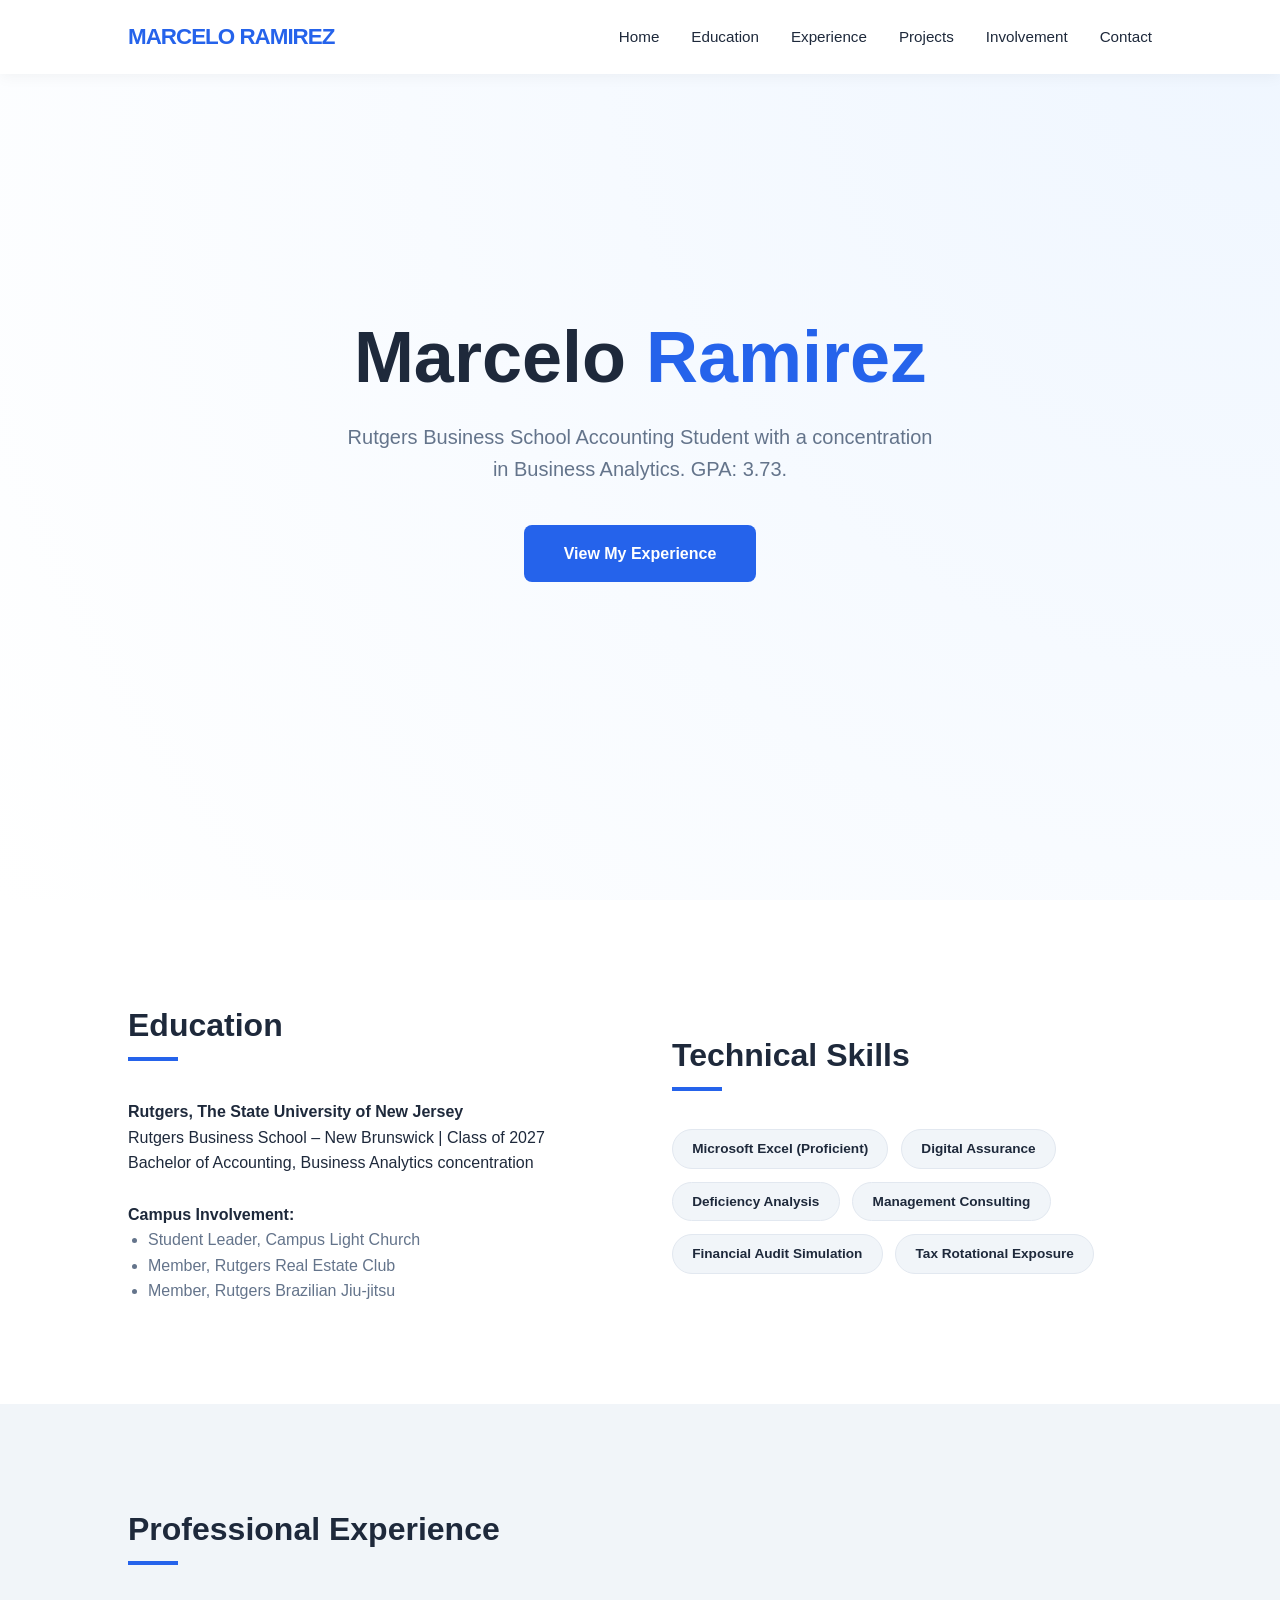
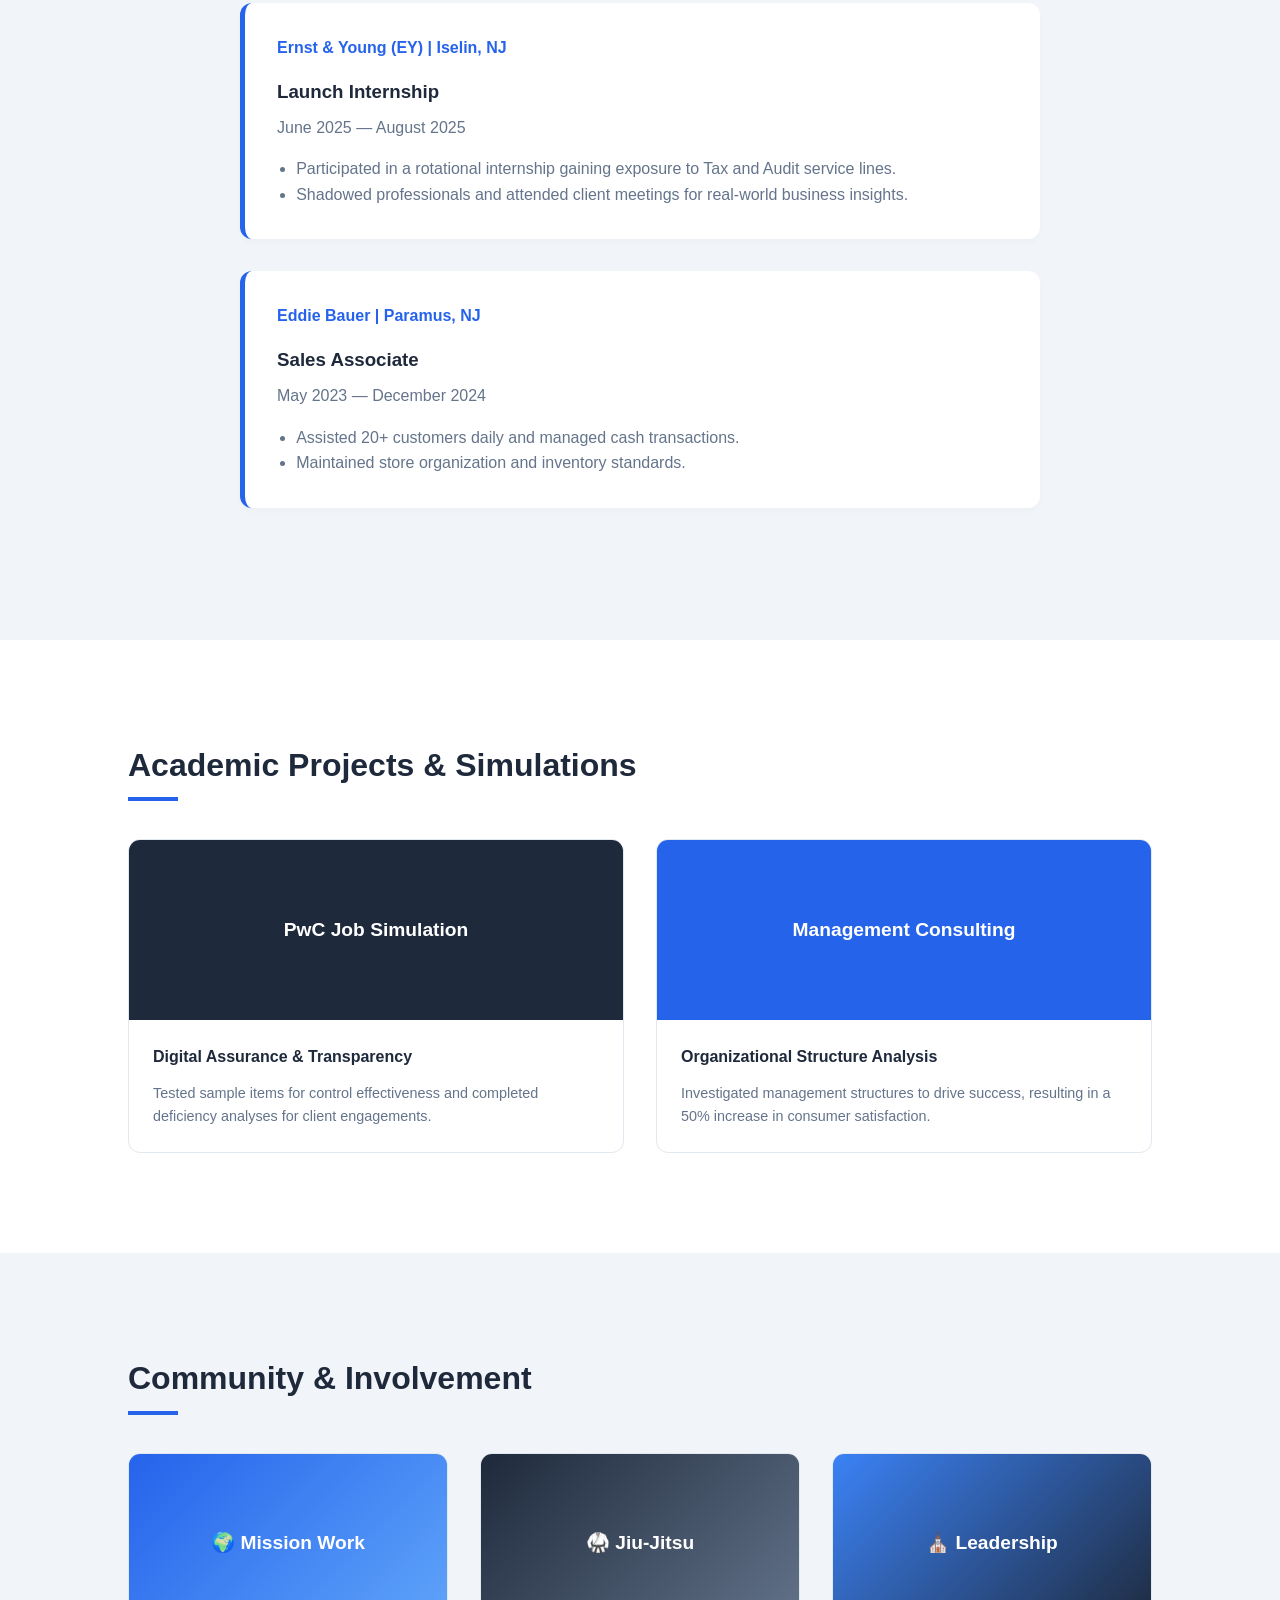
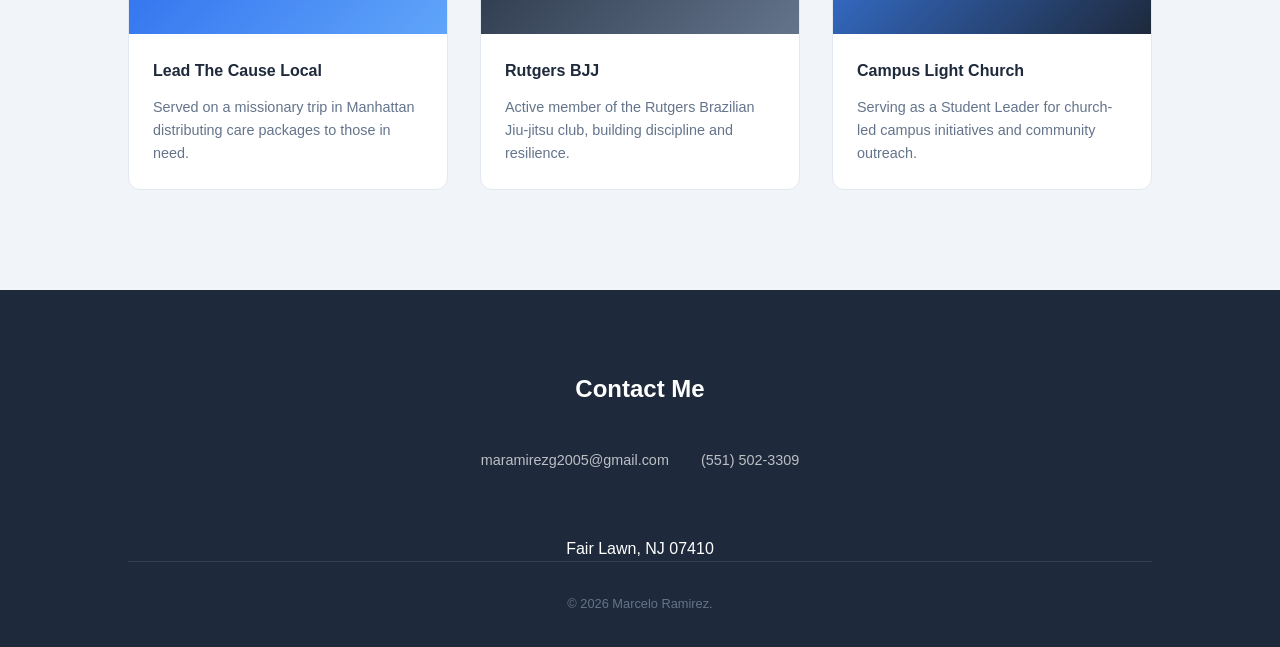
==== commit 00b7da8e: "Update(2) index.html" ====
--- a/index.html
+++ b/index.html
@@ -190,7 +190,7 @@
         .exp-card .company { color: var(--primary-blue); font-weight: 700; margin-bottom: 1rem; display: block; }
         .exp-card ul { margin-left: 1.2rem; color: var(--medium-grey); }
 
-        /* --- Grids (Projects & Hobbies) --- */
+        /* --- Grids --- */
         .grid-layout {
             display: grid;
             grid-template-columns: repeat(auto-fit, minmax(300px, 1fr));
@@ -234,7 +234,6 @@
             text-align: center;
         }
 
-        .contact-info h2 { font-size: 2.5rem; margin-bottom: 1rem; }
         .social-links {
             display: flex;
             justify-content: center;
@@ -259,7 +258,6 @@
             padding-top: 2rem;
         }
 
-        /* --- Responsive --- */
         @media (max-width: 768px) {
             .about-container { grid-template-columns: 1fr; }
             .nav-links { display: none; }
@@ -273,10 +271,10 @@
         <a href="#" class="logo">MARCELO RAMIREZ</a>
         <div class="nav-links">
             <a href="#home">Home</a>
-            <a href="#about">About</a>
+            <a href="#about">Education</a>
             <a href="#experience">Experience</a>
             <a href="#projects">Projects</a>
-            <a href="#hobbies">Hobbies</a>
+            <a href="#hobbies">Involvement</a>
             <a href="#contact">Contact</a>
         </div>
     </nav>
@@ -284,7 +282,7 @@
     <section id="home">
         <div class="hero-content reveal">
             <h1>Marcelo <span style="color: var(--primary-blue);">Ramirez</span></h1>
-            <p>Accounting Student at Rutgers Business School with a focus on Business Analytics. Aspiring professional dedicated to digital assurance and financial excellence[cite: 1, 7, 8].</p>
+            <p>Rutgers Business School Accounting Student with a concentration in Business Analytics. GPA: 3.73.</p>
             <a href="#experience" class="btn">View My Experience</a>
         </div>
     </section>
@@ -293,28 +291,26 @@
         <div class="about-container">
             <div class="reveal">
                 <h2 class="section-title">Education</h2>
-                <p><strong>Rutgers, The State University of New Jersey</strong> [cite: 6]</p>
-                <p>Rutgers Business School – New Brunswick [cite: 7]</p>
-                <p>Bachelor of Accounting, Business Analytics concentration | GPA: 3.73 [cite: 8]</p>
-                <p>Expected Graduation: May 2027 [cite: 7]</p>
+                <p><strong>Rutgers, The State University of New Jersey</strong></p>
+                <p>Rutgers Business School – New Brunswick | Class of 2027</p>
+                <p>Bachelor of Accounting, Business Analytics concentration</p>
                 <br>
                 <p><strong>Campus Involvement:</strong></p>
                 <ul style="margin-left: 20px; color: var(--medium-grey);">
-                    <li>Student Leader, Campus Light Church [cite: 10]</li>
-                    <li>Member, Rutgers Real Estate Club [cite: 11]</li>
-                    <li>Member, Rutgers Brazilian Jiu-jitsu [cite: 12]</li>
+                    <li>Student Leader, Campus Light Church</li>
+                    <li>Member, Rutgers Real Estate Club</li>
+                    <li>Member, Rutgers Brazilian Jiu-jitsu</li>
                 </ul>
             </div>
             <div class="reveal">
-                <h2 class="section-title">Skills & Tools</h2>
+                <h2 class="section-title">Technical Skills</h2>
                 <div class="skills-grid">
-                    <span class="skill-tag">Microsoft Excel (Proficient) [cite: 36]</span>
-                    <span class="skill-tag">Digital Assurance [cite: 17]</span>
-                    <span class="skill-tag">Audit Service Lines [cite: 24]</span>
-                    <span class="skill-tag">Tax Service Lines [cite: 24]</span>
-                    <span class="skill-tag">Deficiency Analysis [cite: 20]</span>
-                    <span class="skill-tag">Management Consulting [cite: 13]</span>
-                    <span class="skill-tag">Customer Relations [cite: 28]</span>
+                    <span class="skill-tag">Microsoft Excel (Proficient)</span>
+                    <span class="skill-tag">Digital Assurance</span>
+                    <span class="skill-tag">Deficiency Analysis</span>
+                    <span class="skill-tag">Management Consulting</span>
+                    <span class="skill-tag">Financial Audit Simulation</span>
+                    <span class="skill-tag">Tax Rotational Exposure</span>
                 </div>
             </div>
         </div>
@@ -324,64 +320,64 @@
         <h2 class="section-title reveal">Professional Experience</h2>
         <div class="timeline">
             <div class="exp-card reveal">
-                <span class="company">Ernst & Young | Iselin, NJ [cite: 22]</span>
+                <span class="company">Ernst & Young (EY) | Iselin, NJ</span>
                 <h3>Launch Internship</h3>
-                <p style="margin-bottom: 1rem; font-weight: 500; color: var(--medium-grey);">June 2025 — August 2025 [cite: 22]</p>
+                <p style="margin-bottom: 1rem; font-weight: 500; color: var(--medium-grey);">June 2025 — August 2025</p>
                 <ul>
-                    <li>Participated in a rotational internship gaining exposure to Tax and Audit service lines[cite: 24].</li>
-                    <li>Shadowed professionals and attended client meetings for insights into EY’s business functions[cite: 25].</li>
+                    <li>Participated in a rotational internship gaining exposure to Tax and Audit service lines.</li>
+                    <li>Shadowed professionals and attended client meetings for real-world business insights.</li>
                 </ul>
             </div>
 
             <div class="exp-card reveal">
-                <span class="company">Eddie Bauer | Paramus, NJ [cite: 26]</span>
+                <span class="company">Eddie Bauer | Paramus, NJ</span>
                 <h3>Sales Associate</h3>
-                <p style="margin-bottom: 1rem; font-weight: 500; color: var(--medium-grey);">May 2023 — December 2024 [cite: 26]</p>
+                <p style="margin-bottom: 1rem; font-weight: 500; color: var(--medium-grey);">May 2023 — December 2024</p>
                 <ul>
-                    <li>Assisted approximately 20 customers daily to guide them through sales[cite: 28].</li>
-                    <li>Processed customer transactions, handled cash, and maintained store organization[cite: 29, 30].</li>
+                    <li>Assisted 20+ customers daily and managed cash transactions.</li>
+                    <li>Maintained store organization and inventory standards.</li>
                 </ul>
             </div>
         </div>
     </section>
 
     <section id="projects">
-        <h2 class="section-title reveal">Academic & Simulation Projects</h2>
+        <h2 class="section-title reveal">Academic Projects & Simulations</h2>
         <div class="grid-layout">
             <div class="card reveal">
-                <div class="card-img" style="background: var(--dark-grey);">PwC US Digital Job Simulation [cite: 17]</div>
+                <div class="card-img" style="background: var(--dark-grey);">PwC Job Simulation</div>
                 <div class="card-body">
                     <h4>Digital Assurance & Transparency</h4>
-                    <p>Assessed digital processes, used workpapers to test sample items for control effectiveness, and completed deficiency analyses[cite: 18, 19, 20].</p>
+                    <p>Tested sample items for control effectiveness and completed deficiency analyses for client engagements.</p>
                 </div>
             </div>
 
             <div class="card reveal">
-                <div class="card-img" style="background: var(--primary-blue);">Management Consulting Project [cite: 13]</div>
+                <div class="card-img" style="background: var(--primary-blue);">Management Consulting</div>
                 <div class="card-body">
                     <h4>Organizational Structure Analysis</h4>
-                    <p>Investigated management structures to drive success, leading to a 50% increase in consumer satisfaction through provided consulting[cite: 15, 16].</p>
+                    <p>Investigated management structures to drive success, resulting in a 50% increase in consumer satisfaction.</p>
                 </div>
             </div>
         </div>
     </section>
 
     <section id="hobbies" style="background-color: var(--light-grey);">
-        <h2 class="section-title reveal">Community & Hobbies</h2>
+        <h2 class="section-title reveal">Community & Involvement</h2>
         <div class="grid-layout">
             <div class="card reveal">
-                <div class="card-img" style="background: linear-gradient(135deg, var(--primary-blue), #60a5fa);">🌍 Missionary Work</div>
+                <div class="card-img" style="background: linear-gradient(135deg, var(--primary-blue), #60a5fa);">🌍 Mission Work</div>
                 <div class="card-body">
                     <h4>Lead The Cause Local</h4>
-                    <p>Participated in a weeklong missionary trip in Manhattan, distributing care packages to those in need[cite: 32, 33, 34].</p>
+                    <p>Served on a missionary trip in Manhattan distributing care packages to those in need.</p>
                 </div>
             </div>
 
             <div class="card reveal">
                 <div class="card-img" style="background: linear-gradient(135deg, var(--dark-grey), var(--medium-grey));">🥋 Jiu-Jitsu</div>
                 <div class="card-body">
-                    <h4>Rutgers Brazilian Jiu-jitsu</h4>
-                    <p>Active member of the Rutgers Brazilian Jiu-jitsu club, demonstrating discipline and physical fitness[cite: 12].</p>
+                    <h4>Rutgers BJJ</h4>
+                    <p>Active member of the Rutgers Brazilian Jiu-jitsu club, building discipline and resilience.</p>
                 </div>
             </div>
 
@@ -389,27 +385,25 @@
                 <div class="card-img" style="background: linear-gradient(135deg, #3b82f6, var(--dark-grey));">⛪ Leadership</div>
                 <div class="card-body">
                     <h4>Campus Light Church</h4>
-                    <p>Serving as a Student Leader to help guide and support the campus community[cite: 10].</p>
-                </div>
-            </div>
-
+                    <p>Serving as a Student Leader for church-led campus initiatives and community outreach.</p>
+                </div>
+            </div>
         </div>
     </section>
 
     <footer id="contact">
         <div class="contact-info reveal">
-            <h2>Get in Touch</h2>
-            <p>Fair Lawn, NJ 07410 [cite: 2]</p>
+            <h2>Contact Me</h2>
             <div class="social-links">
-                <a href="mailto:maramirezg2005@gmail.com">EMAIL: maramirezg2005@gmail.com [cite: 4]</a>
-                <a href="tel:5515023309">CELL: (551) 502-3309 [cite: 3]</a>
-            </div>
-            <p class="copyright">© 2026 Marcelo Ramirez. All rights reserved.</p>
+                <a href="mailto:maramirezg2005@gmail.com">maramirezg2005@gmail.com</a>
+                <a href="tel:5515023309">(551) 502-3309</a>
+            </div>
+            <p>Fair Lawn, NJ 07410</p>
+            <p class="copyright">© 2026 Marcelo Ramirez.</p>
         </div>
     </footer>
 
     <script>
-        // Intersection Observer for Scroll Animations
         const observerOptions = { threshold: 0.15 };
         const observer = new IntersectionObserver((entries) => {
             entries.forEach(entry => {
@@ -421,7 +415,6 @@
 
         document.querySelectorAll('.reveal').forEach(el => observer.observe(el));
 
-        // Smooth Scroll for Navigation
         document.querySelectorAll('a[href^="#"]').forEach(anchor => {
             anchor.addEventListener('click', function (e) {
                 e.preventDefault();
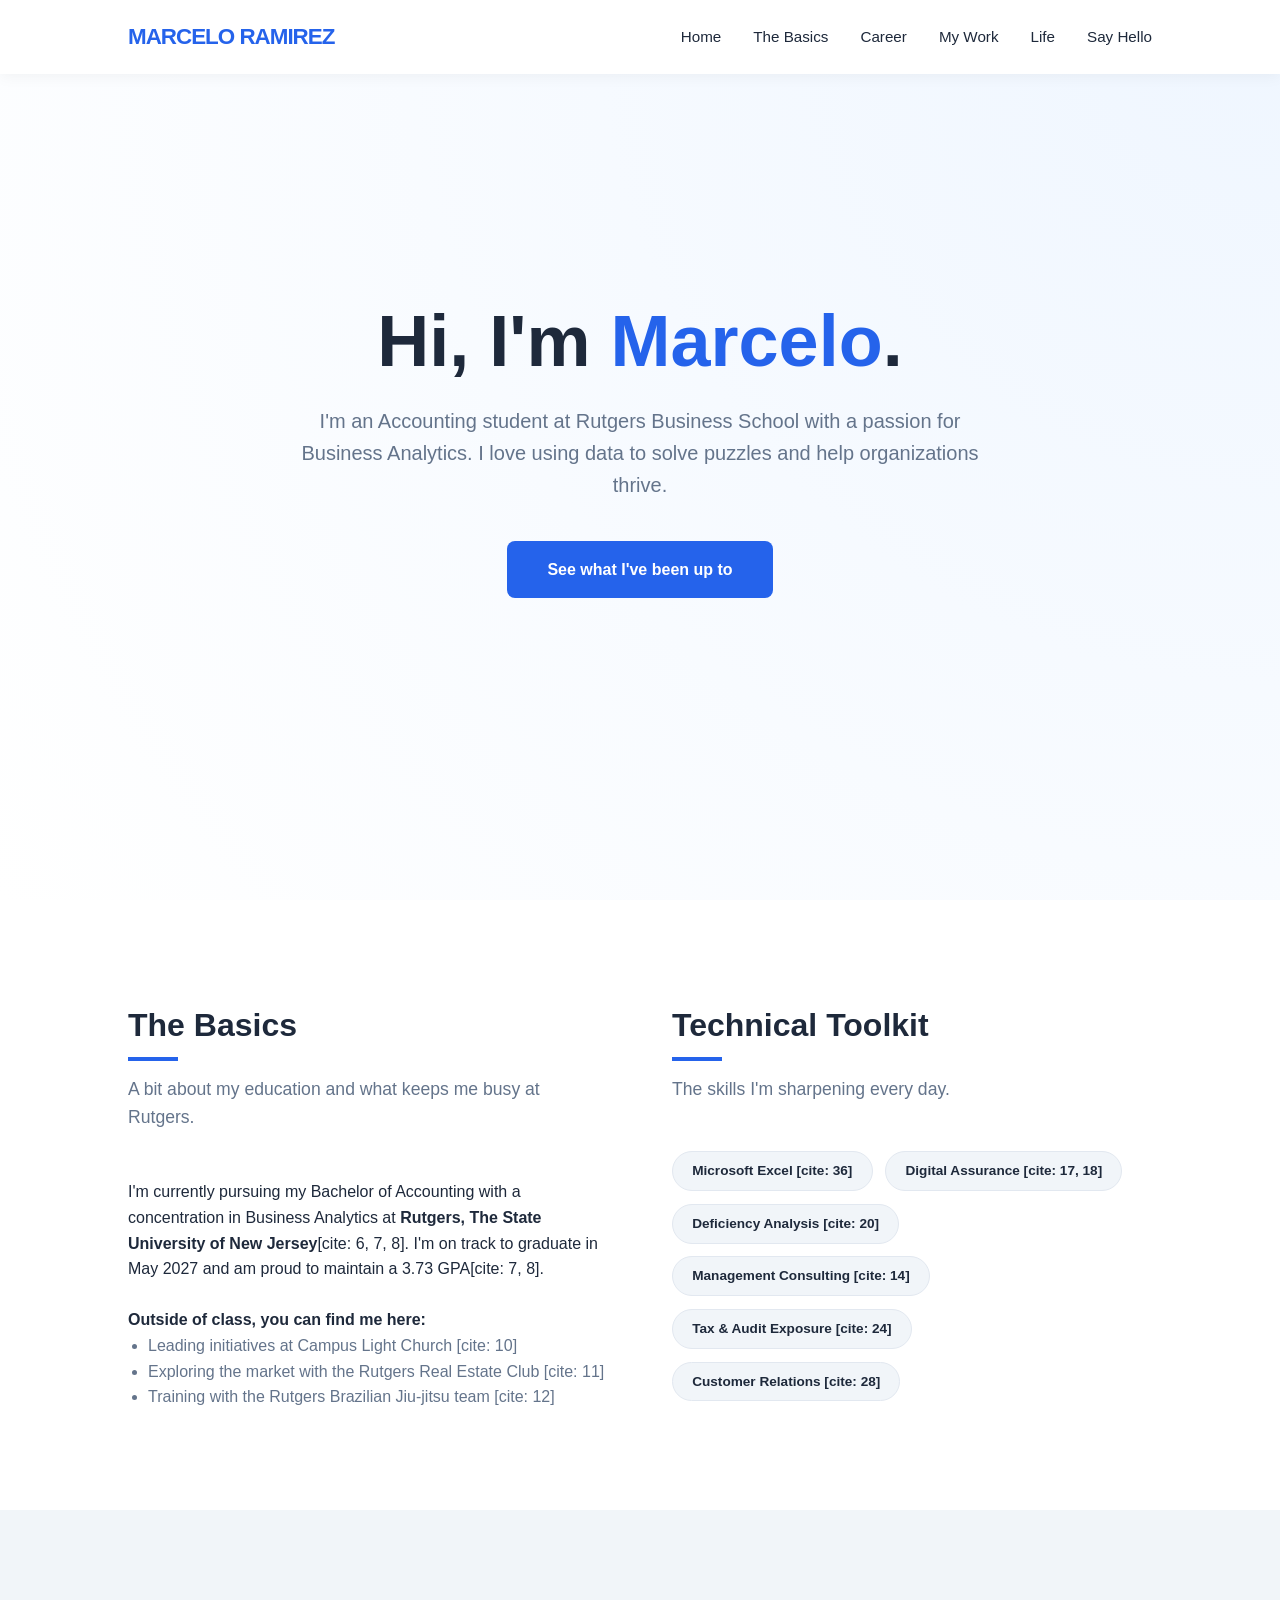
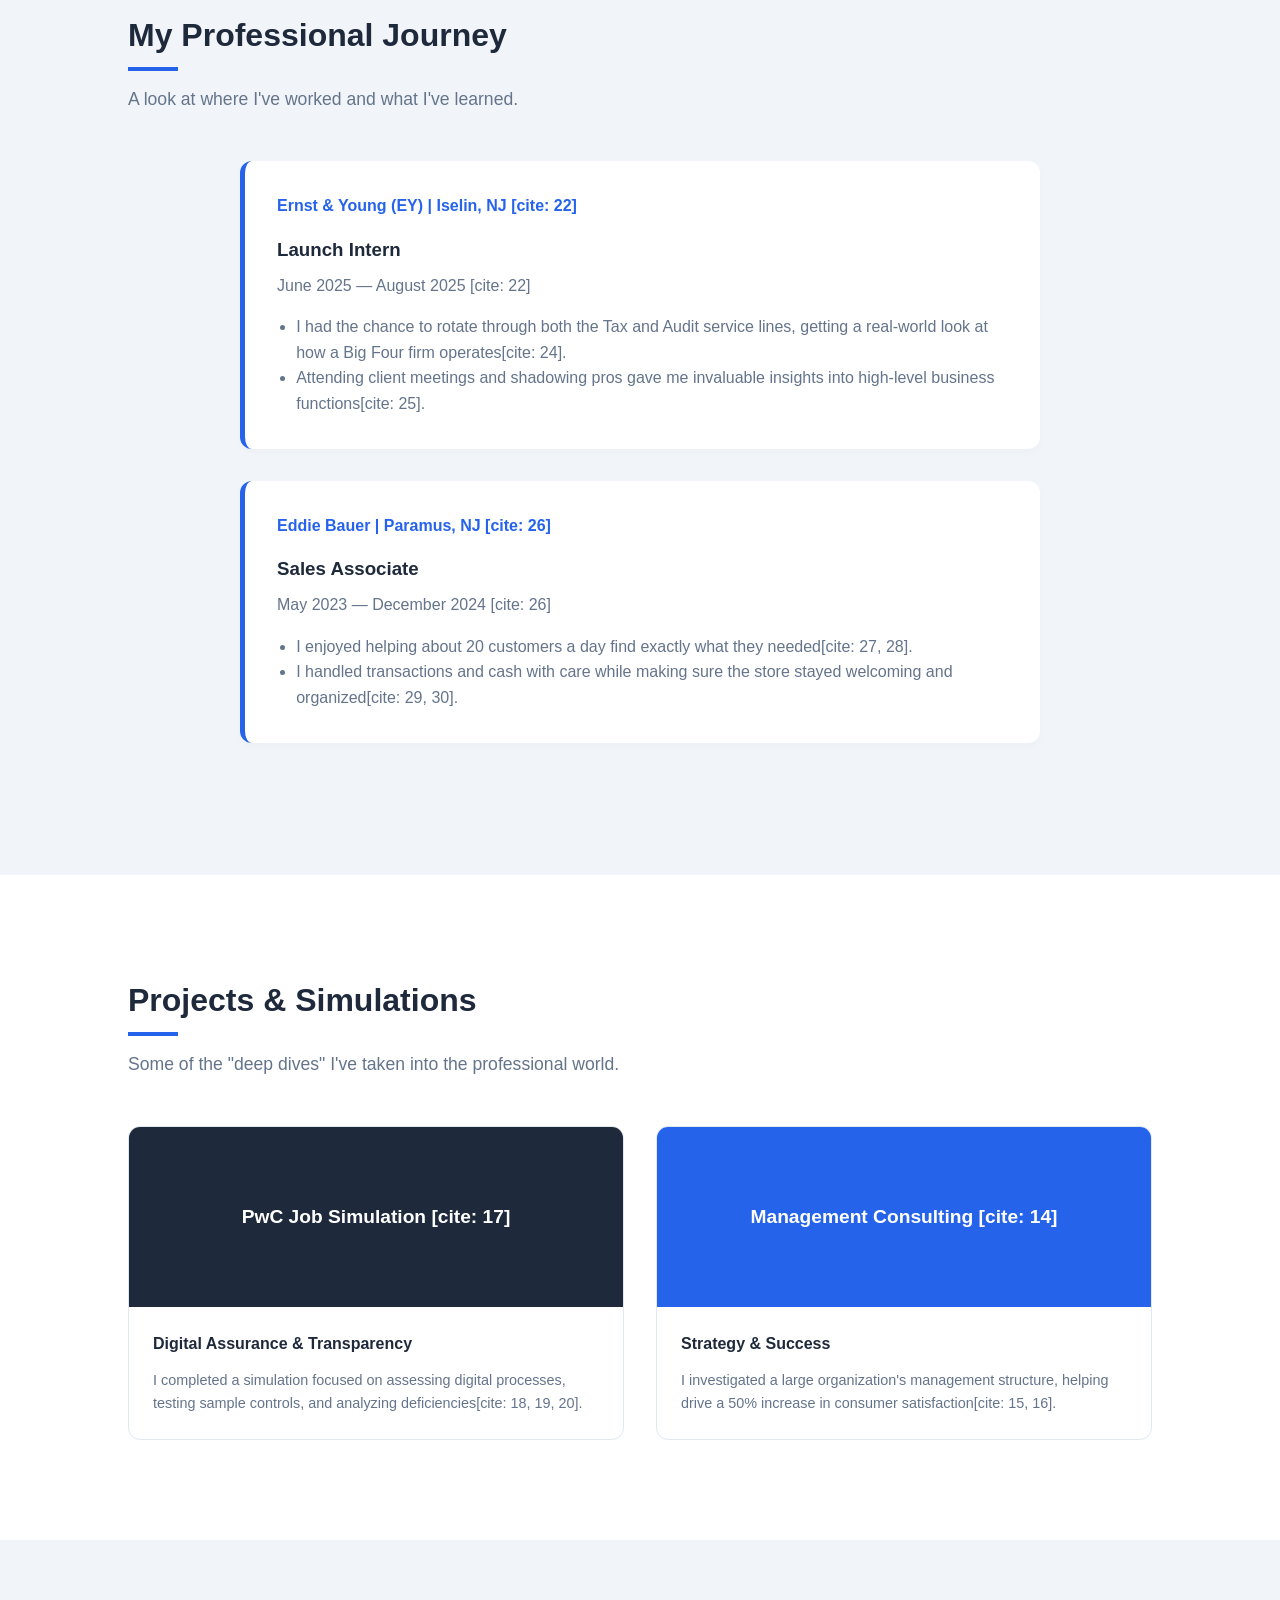
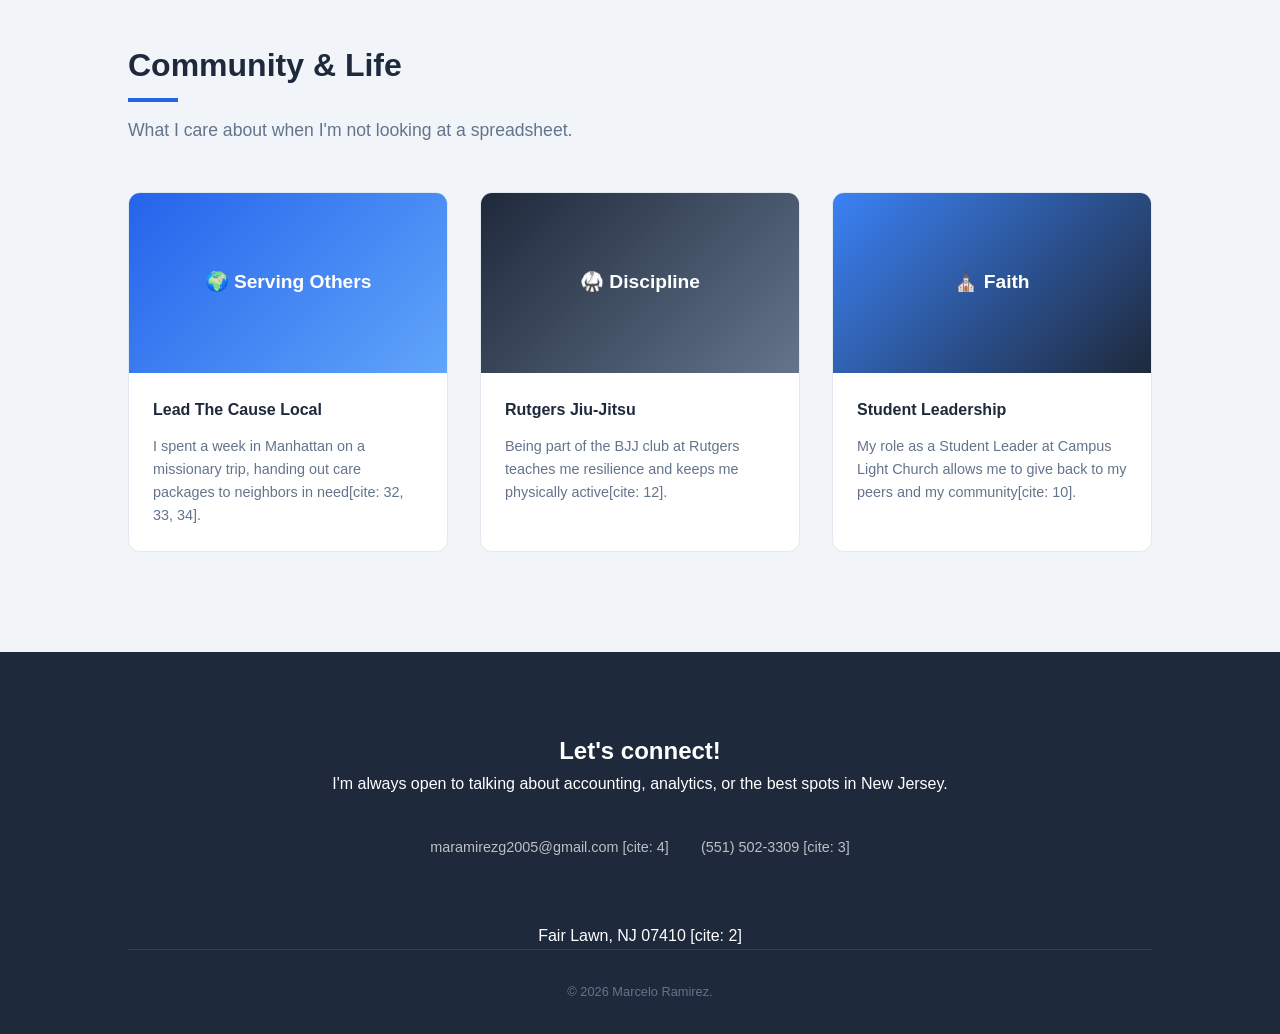
==== commit 92097398: "Update(3) index.html" ====
--- a/index.html
+++ b/index.html
@@ -3,7 +3,7 @@
 <head>
     <meta charset="UTF-8">
     <meta name="viewport" content="width=device-width, initial-scale=1.0">
-    <title>Marcelo Ramirez | Accounting & Business Analytics</title>
+    <title>Hi, I'm Marcelo | Accounting & Analytics</title>
     <style>
         /* --- CSS Variables & Reset --- */
         :root {
@@ -88,7 +88,7 @@
 
         .section-title {
             font-size: 2rem;
-            margin-bottom: 3rem;
+            margin-bottom: 1.5rem;
             position: relative;
             display: inline-block;
         }
@@ -103,6 +103,12 @@
             background: var(--primary-blue);
         }
 
+        .section-subtitle {
+            color: var(--medium-grey);
+            margin-bottom: 3rem;
+            font-size: 1.1rem;
+        }
+
         /* --- Hero Section --- */
         #home {
             height: 100vh;
@@ -124,7 +130,7 @@
         .hero-content p {
             font-size: 1.25rem;
             color: var(--medium-grey);
-            max-width: 600px;
+            max-width: 700px;
             margin: 0 auto 2.5rem;
         }
 
@@ -150,7 +156,7 @@
             display: grid;
             grid-template-columns: 1fr 1fr;
             gap: 4rem;
-            align-items: center;
+            align-items: flex-start;
         }
 
         .skills-grid {
@@ -271,139 +277,145 @@
         <a href="#" class="logo">MARCELO RAMIREZ</a>
         <div class="nav-links">
             <a href="#home">Home</a>
-            <a href="#about">Education</a>
-            <a href="#experience">Experience</a>
-            <a href="#projects">Projects</a>
-            <a href="#hobbies">Involvement</a>
-            <a href="#contact">Contact</a>
+            <a href="#about">The Basics</a>
+            <a href="#experience">Career</a>
+            <a href="#projects">My Work</a>
+            <a href="#hobbies">Life</a>
+            <a href="#contact">Say Hello</a>
         </div>
     </nav>
 
     <section id="home">
         <div class="hero-content reveal">
-            <h1>Marcelo <span style="color: var(--primary-blue);">Ramirez</span></h1>
-            <p>Rutgers Business School Accounting Student with a concentration in Business Analytics. GPA: 3.73.</p>
-            <a href="#experience" class="btn">View My Experience</a>
+            <h1>Hi, I'm <span style="color: var(--primary-blue);">Marcelo</span>.</h1>
+            <p>I'm an Accounting student at Rutgers Business School with a passion for Business Analytics. I love using data to solve puzzles and help organizations thrive.</p>
+            <a href="#experience" class="btn">See what I've been up to</a>
         </div>
     </section>
 
     <section id="about">
         <div class="about-container">
             <div class="reveal">
-                <h2 class="section-title">Education</h2>
-                <p><strong>Rutgers, The State University of New Jersey</strong></p>
-                <p>Rutgers Business School – New Brunswick | Class of 2027</p>
-                <p>Bachelor of Accounting, Business Analytics concentration</p>
+                <h2 class="section-title">The Basics</h2>
+                <p class="section-subtitle">A bit about my education and what keeps me busy at Rutgers.</p>
+                <p>I'm currently pursuing my Bachelor of Accounting with a concentration in Business Analytics at <strong>Rutgers, The State University of New Jersey</strong>[cite: 6, 7, 8]. I'm on track to graduate in May 2027 and am proud to maintain a 3.73 GPA[cite: 7, 8].</p>
                 <br>
-                <p><strong>Campus Involvement:</strong></p>
+                <p><strong>Outside of class, you can find me here:</strong></p>
                 <ul style="margin-left: 20px; color: var(--medium-grey);">
-                    <li>Student Leader, Campus Light Church</li>
-                    <li>Member, Rutgers Real Estate Club</li>
-                    <li>Member, Rutgers Brazilian Jiu-jitsu</li>
+                    <li>Leading initiatives at Campus Light Church [cite: 10]</li>
+                    <li>Exploring the market with the Rutgers Real Estate Club [cite: 11]</li>
+                    <li>Training with the Rutgers Brazilian Jiu-jitsu team [cite: 12]</li>
                 </ul>
             </div>
             <div class="reveal">
-                <h2 class="section-title">Technical Skills</h2>
+                <h2 class="section-title">Technical Toolkit</h2>
+                <p class="section-subtitle">The skills I'm sharpening every day.</p>
                 <div class="skills-grid">
-                    <span class="skill-tag">Microsoft Excel (Proficient)</span>
-                    <span class="skill-tag">Digital Assurance</span>
-                    <span class="skill-tag">Deficiency Analysis</span>
-                    <span class="skill-tag">Management Consulting</span>
-                    <span class="skill-tag">Financial Audit Simulation</span>
-                    <span class="skill-tag">Tax Rotational Exposure</span>
+                    <span class="skill-tag">Microsoft Excel [cite: 36]</span>
+                    <span class="skill-tag">Digital Assurance [cite: 17, 18]</span>
+                    <span class="skill-tag">Deficiency Analysis [cite: 20]</span>
+                    <span class="skill-tag">Management Consulting [cite: 14]</span>
+                    <span class="skill-tag">Tax & Audit Exposure [cite: 24]</span>
+                    <span class="skill-tag">Customer Relations [cite: 28]</span>
                 </div>
             </div>
         </div>
     </section>
 
     <section id="experience">
-        <h2 class="section-title reveal">Professional Experience</h2>
+        <h2 class="section-title reveal">My Professional Journey</h2>
+        <p class="section-subtitle reveal">A look at where I've worked and what I've learned.</p>
         <div class="timeline">
             <div class="exp-card reveal">
-                <span class="company">Ernst & Young (EY) | Iselin, NJ</span>
-                <h3>Launch Internship</h3>
-                <p style="margin-bottom: 1rem; font-weight: 500; color: var(--medium-grey);">June 2025 — August 2025</p>
+                <span class="company">Ernst & Young (EY) | Iselin, NJ [cite: 22]</span>
+                <h3>Launch Intern</h3>
+                <p style="margin-bottom: 1rem; font-weight: 500; color: var(--medium-grey);">June 2025 — August 2025 [cite: 22]</p>
                 <ul>
-                    <li>Participated in a rotational internship gaining exposure to Tax and Audit service lines.</li>
-                    <li>Shadowed professionals and attended client meetings for real-world business insights.</li>
+                    <li>I had the chance to rotate through both the Tax and Audit service lines, getting a real-world look at how a Big Four firm operates[cite: 24].</li>
+                    <li>Attending client meetings and shadowing pros gave me invaluable insights into high-level business functions[cite: 25].</li>
                 </ul>
             </div>
 
             <div class="exp-card reveal">
-                <span class="company">Eddie Bauer | Paramus, NJ</span>
+                <span class="company">Eddie Bauer | Paramus, NJ [cite: 26]</span>
                 <h3>Sales Associate</h3>
-                <p style="margin-bottom: 1rem; font-weight: 500; color: var(--medium-grey);">May 2023 — December 2024</p>
+                <p style="margin-bottom: 1rem; font-weight: 500; color: var(--medium-grey);">May 2023 — December 2024 [cite: 26]</p>
                 <ul>
-                    <li>Assisted 20+ customers daily and managed cash transactions.</li>
-                    <li>Maintained store organization and inventory standards.</li>
+                    <li>I enjoyed helping about 20 customers a day find exactly what they needed[cite: 27, 28].</li>
+                    <li>I handled transactions and cash with care while making sure the store stayed welcoming and organized[cite: 29, 30].</li>
                 </ul>
             </div>
         </div>
     </section>
 
     <section id="projects">
-        <h2 class="section-title reveal">Academic Projects & Simulations</h2>
+        <h2 class="section-title reveal">Projects & Simulations</h2>
+        <p class="section-subtitle reveal">Some of the "deep dives" I've taken into the professional world.</p>
         <div class="grid-layout">
             <div class="card reveal">
-                <div class="card-img" style="background: var(--dark-grey);">PwC Job Simulation</div>
+                <div class="card-img" style="background: var(--dark-grey);">PwC Job Simulation [cite: 17]</div>
                 <div class="card-body">
                     <h4>Digital Assurance & Transparency</h4>
-                    <p>Tested sample items for control effectiveness and completed deficiency analyses for client engagements.</p>
+                    <p>I completed a simulation focused on assessing digital processes, testing sample controls, and analyzing deficiencies[cite: 18, 19, 20].</p>
                 </div>
             </div>
 
             <div class="card reveal">
-                <div class="card-img" style="background: var(--primary-blue);">Management Consulting</div>
+                <div class="card-img" style="background: var(--primary-blue);">Management Consulting [cite: 14]</div>
                 <div class="card-body">
-                    <h4>Organizational Structure Analysis</h4>
-                    <p>Investigated management structures to drive success, resulting in a 50% increase in consumer satisfaction.</p>
+                    <h4>Strategy & Success</h4>
+                    <p>I investigated a large organization's management structure, helping drive a 50% increase in consumer satisfaction[cite: 15, 16].</p>
                 </div>
             </div>
         </div>
     </section>
 
     <section id="hobbies" style="background-color: var(--light-grey);">
-        <h2 class="section-title reveal">Community & Involvement</h2>
+        <h2 class="section-title reveal">Community & Life</h2>
+        <p class="section-subtitle reveal">What I care about when I'm not looking at a spreadsheet.</p>
         <div class="grid-layout">
             <div class="card reveal">
-                <div class="card-img" style="background: linear-gradient(135deg, var(--primary-blue), #60a5fa);">🌍 Mission Work</div>
+                <div class="card-img" style="background: linear-gradient(135deg, var(--primary-blue), #60a5fa);">🌍 Serving Others</div>
                 <div class="card-body">
                     <h4>Lead The Cause Local</h4>
-                    <p>Served on a missionary trip in Manhattan distributing care packages to those in need.</p>
+                    <p>I spent a week in Manhattan on a missionary trip, handing out care packages to neighbors in need[cite: 32, 33, 34].</p>
                 </div>
             </div>
 
             <div class="card reveal">
-                <div class="card-img" style="background: linear-gradient(135deg, var(--dark-grey), var(--medium-grey));">🥋 Jiu-Jitsu</div>
+                <div class="card-img" style="background: linear-gradient(135deg, var(--dark-grey), var(--medium-grey));">🥋 Discipline</div>
                 <div class="card-body">
-                    <h4>Rutgers BJJ</h4>
-                    <p>Active member of the Rutgers Brazilian Jiu-jitsu club, building discipline and resilience.</p>
+                    <h4>Rutgers Jiu-Jitsu</h4>
+                    <p>Being part of the BJJ club at Rutgers teaches me resilience and keeps me physically active[cite: 12].</p>
                 </div>
             </div>
 
             <div class="card reveal">
-                <div class="card-img" style="background: linear-gradient(135deg, #3b82f6, var(--dark-grey));">⛪ Leadership</div>
+                <div class="card-img" style="background: linear-gradient(135deg, #3b82f6, var(--dark-grey));">⛪ Faith</div>
                 <div class="card-body">
-                    <h4>Campus Light Church</h4>
-                    <p>Serving as a Student Leader for church-led campus initiatives and community outreach.</p>
-                </div>
-            </div>
+                    <h4>Student Leadership</h4>
+                    <p>My role as a Student Leader at Campus Light Church allows me to give back to my peers and my community[cite: 10].</p>
+                </div>
+            </div>
+
         </div>
     </section>
 
     <footer id="contact">
         <div class="contact-info reveal">
-            <h2>Contact Me</h2>
+            <h2>Let's connect!</h2>
+            <p>I'm always open to talking about accounting, analytics, or the best spots in New Jersey.</p>
             <div class="social-links">
-                <a href="mailto:maramirezg2005@gmail.com">maramirezg2005@gmail.com</a>
-                <a href="tel:5515023309">(551) 502-3309</a>
-            </div>
-            <p>Fair Lawn, NJ 07410</p>
+                <a href="mailto:maramirezg2005@gmail.com">maramirezg2005@gmail.com [cite: 4]</a>
+                <a href="tel:5515023309">(551) 502-3309 [cite: 3]</a>
+            </div>
+            <p>Fair Lawn, NJ 07410 [cite: 2]</p>
             <p class="copyright">© 2026 Marcelo Ramirez.</p>
         </div>
     </footer>
 
     <script>
+        // Intersection Observer for Scroll Animations
         const observerOptions = { threshold: 0.15 };
         const observer = new IntersectionObserver((entries) => {
             entries.forEach(entry => {
@@ -415,6 +427,7 @@
 
         document.querySelectorAll('.reveal').forEach(el => observer.observe(el));
 
+        // Smooth Scroll for Navigation
         document.querySelectorAll('a[href^="#"]').forEach(anchor => {
             anchor.addEventListener('click', function (e) {
                 e.preventDefault();
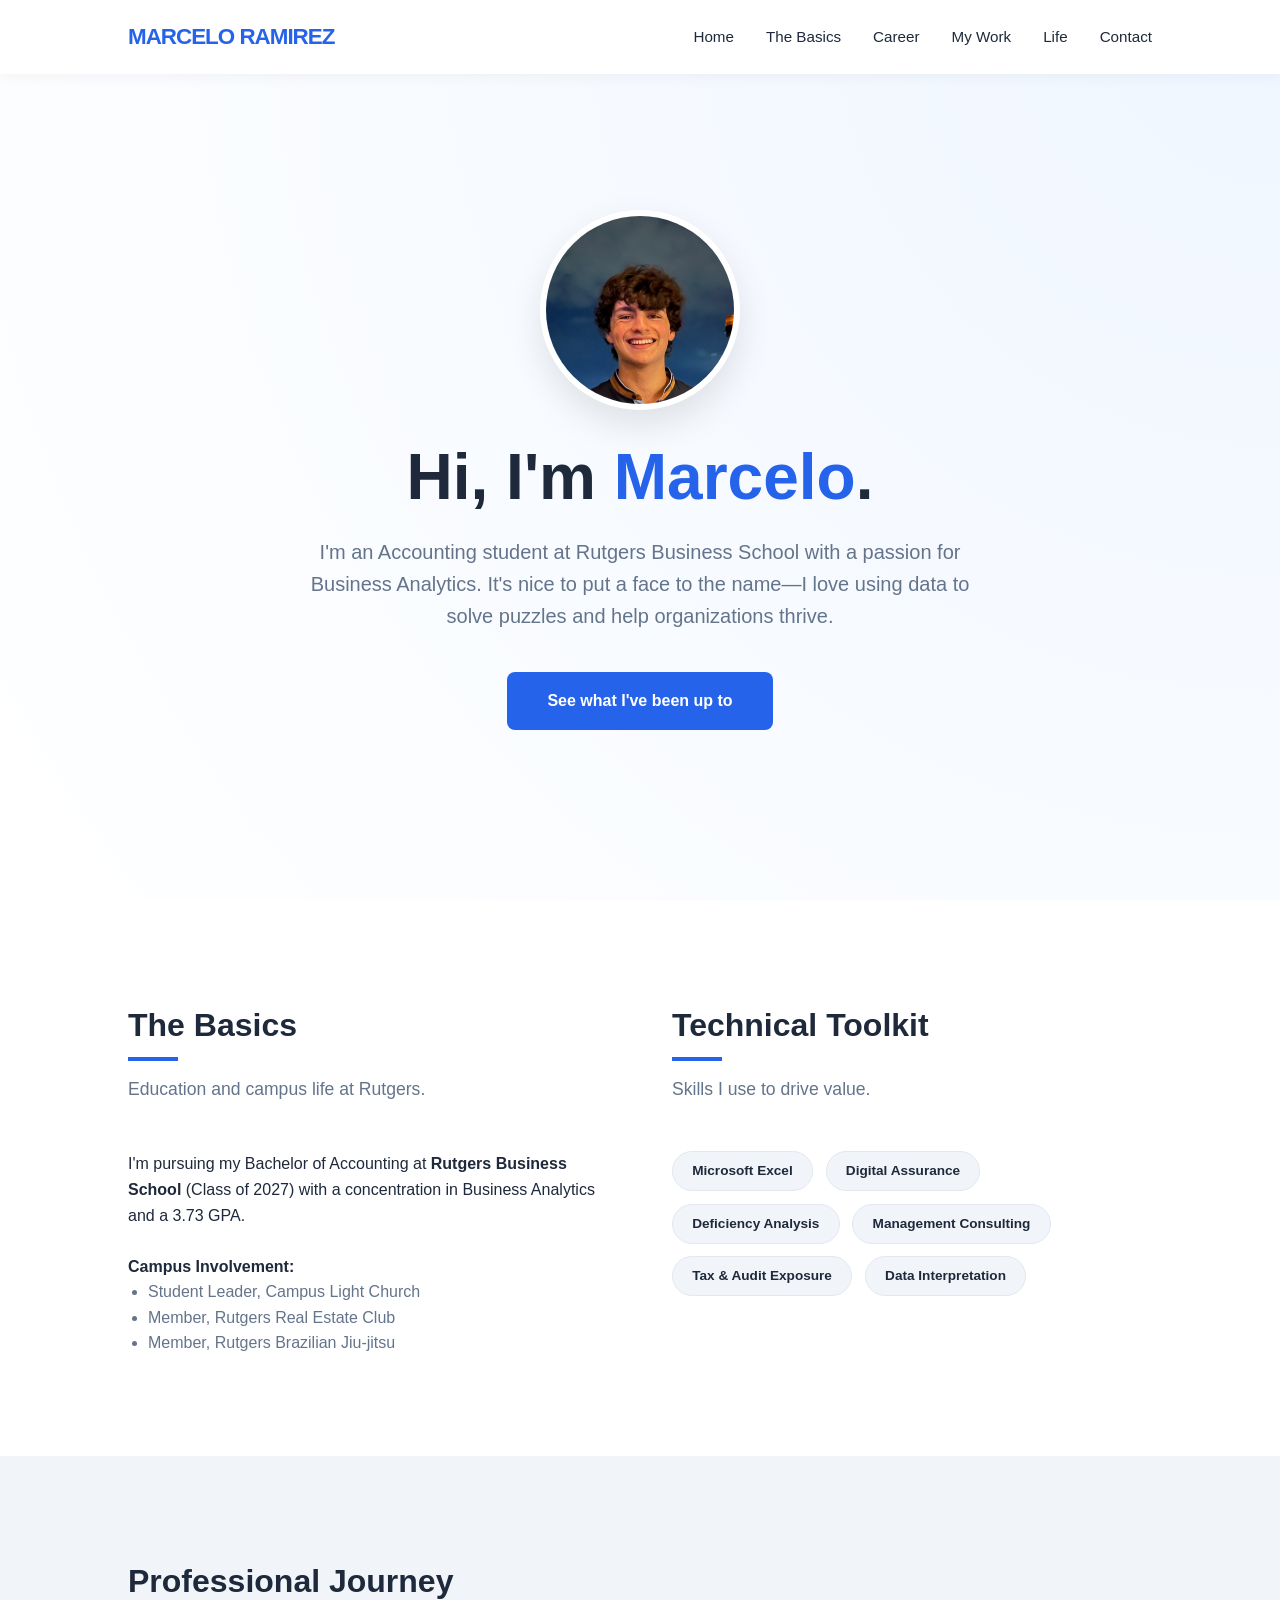
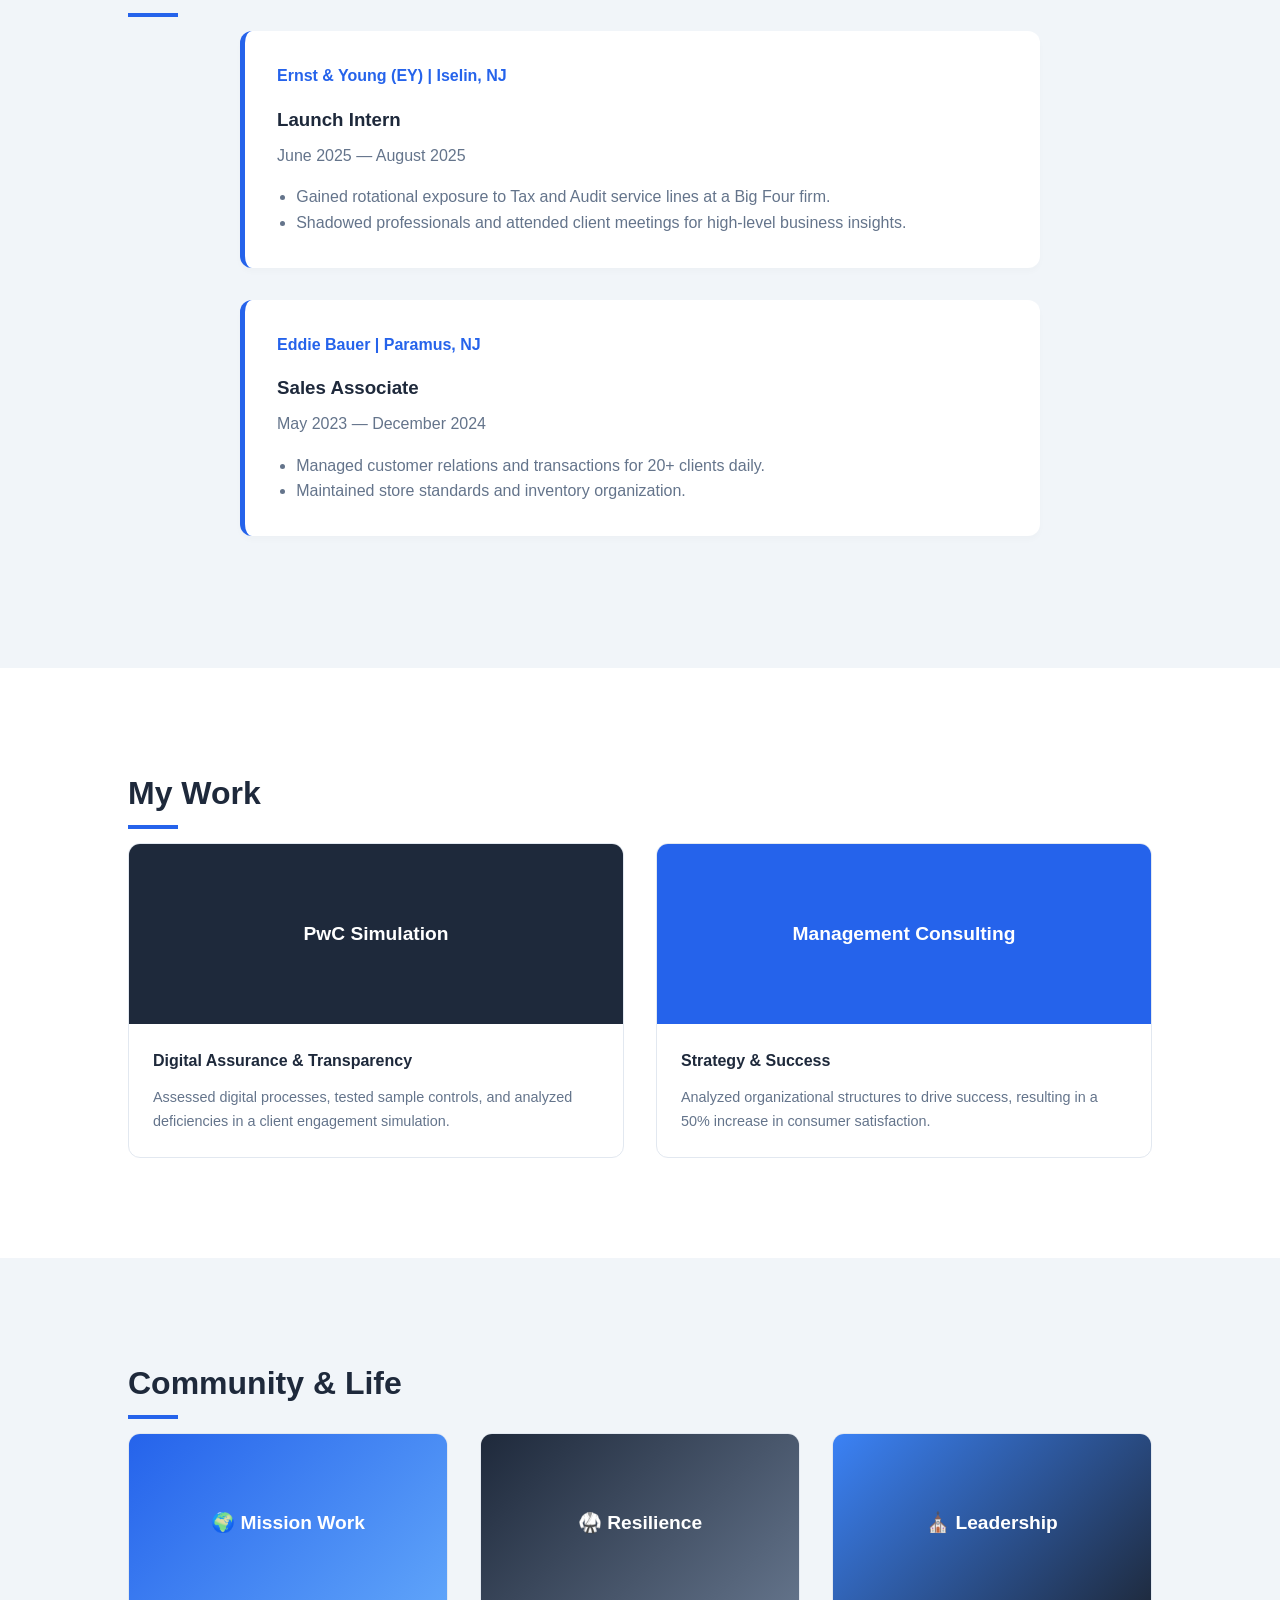
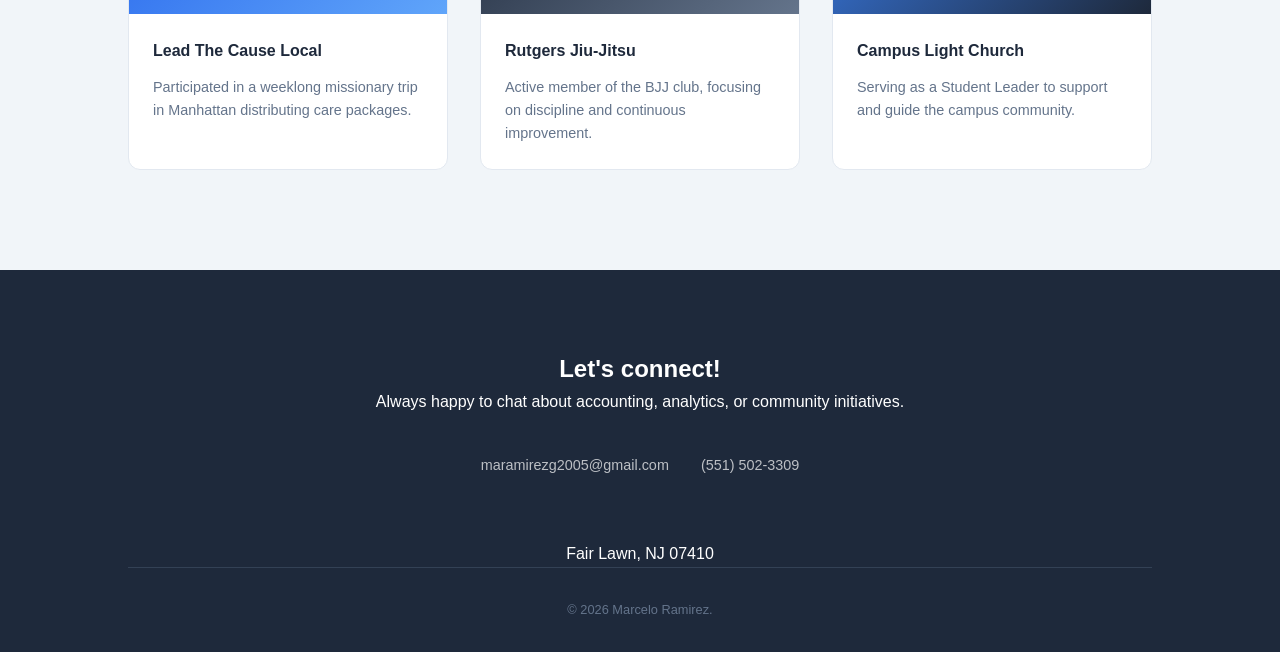
==== commit 9d1be13e: "Update index.html" ====
--- a/index.html
+++ b/index.html
@@ -109,19 +109,43 @@
             font-size: 1.1rem;
         }
 
-        /* --- Hero Section --- */
+        /* --- Hero Section & Headshot Styling --- */
         #home {
-            height: 100vh;
+            min-height: 100vh;
             display: flex;
             align-items: center;
             justify-content: center;
-            padding: 0 10%;
+            padding: 120px 10% 80px;
             background: radial-gradient(circle at top right, #eff6ff, transparent);
             text-align: center;
         }
 
+        .hero-content {
+            display: flex;
+            flex-direction: column;
+            align-items: center;
+        }
+
+        .headshot-container {
+            width: 200px;
+            height: 200px;
+            border-radius: 50%;
+            overflow: hidden;
+            border: 6px solid var(--white);
+            box-shadow: 0 15px 35px rgba(0,0,0,0.1);
+            margin-bottom: 2rem;
+            background-color: var(--light-grey); /* Fallback color */
+        }
+
+        .headshot-container img {
+            width: 100%;
+            height: 100%;
+            object-fit: cover;
+            object-position: center;
+        }
+
         .hero-content h1 {
-            font-size: clamp(2.5rem, 6vw, 4.5rem);
+            font-size: clamp(2.5rem, 6vw, 4rem);
             line-height: 1.1;
             margin-bottom: 1.5rem;
             color: var(--dark-grey);
@@ -268,6 +292,8 @@
             .about-container { grid-template-columns: 1fr; }
             .nav-links { display: none; }
             section { padding: 60px 5%; }
+            #home { padding-top: 100px; }
+            .headshot-container { width: 160px; height: 160px; }
         }
     </style>
 </head>
@@ -281,14 +307,19 @@
             <a href="#experience">Career</a>
             <a href="#projects">My Work</a>
             <a href="#hobbies">Life</a>
-            <a href="#contact">Say Hello</a>
+            <a href="#contact">Contact</a>
         </div>
     </nav>
 
     <section id="home">
         <div class="hero-content reveal">
+            
+            <div class="headshot-container">
+                <img src="marcelo-headshot.jpg" alt="Marcelo Ramirez Headshot">
+            </div>
+
             <h1>Hi, I'm <span style="color: var(--primary-blue);">Marcelo</span>.</h1>
-            <p>I'm an Accounting student at Rutgers Business School with a passion for Business Analytics. I love using data to solve puzzles and help organizations thrive.</p>
+            <p>I'm an Accounting student at Rutgers Business School with a passion for Business Analytics. It's nice to put a face to the name—I love using data to solve puzzles and help organizations thrive.</p>
             <a href="#experience" class="btn">See what I've been up to</a>
         </div>
     </section>
@@ -297,74 +328,72 @@
         <div class="about-container">
             <div class="reveal">
                 <h2 class="section-title">The Basics</h2>
-                <p class="section-subtitle">A bit about my education and what keeps me busy at Rutgers.</p>
-                <p>I'm currently pursuing my Bachelor of Accounting with a concentration in Business Analytics at <strong>Rutgers, The State University of New Jersey</strong>[cite: 6, 7, 8]. I'm on track to graduate in May 2027 and am proud to maintain a 3.73 GPA[cite: 7, 8].</p>
+                <p class="section-subtitle">Education and campus life at Rutgers.</p>
+                <p>I'm pursuing my Bachelor of Accounting at <strong>Rutgers Business School</strong> (Class of 2027) with a concentration in Business Analytics and a 3.73 GPA.</p>
                 <br>
-                <p><strong>Outside of class, you can find me here:</strong></p>
+                <p><strong>Campus Involvement:</strong></p>
                 <ul style="margin-left: 20px; color: var(--medium-grey);">
-                    <li>Leading initiatives at Campus Light Church [cite: 10]</li>
-                    <li>Exploring the market with the Rutgers Real Estate Club [cite: 11]</li>
-                    <li>Training with the Rutgers Brazilian Jiu-jitsu team [cite: 12]</li>
+                    <li>Student Leader, Campus Light Church</li>
+                    <li>Member, Rutgers Real Estate Club</li>
+                    <li>Member, Rutgers Brazilian Jiu-jitsu</li>
                 </ul>
             </div>
             <div class="reveal">
                 <h2 class="section-title">Technical Toolkit</h2>
-                <p class="section-subtitle">The skills I'm sharpening every day.</p>
+                <p class="section-subtitle">Skills I use to drive value.</p>
                 <div class="skills-grid">
-                    <span class="skill-tag">Microsoft Excel [cite: 36]</span>
-                    <span class="skill-tag">Digital Assurance [cite: 17, 18]</span>
-                    <span class="skill-tag">Deficiency Analysis [cite: 20]</span>
-                    <span class="skill-tag">Management Consulting [cite: 14]</span>
-                    <span class="skill-tag">Tax & Audit Exposure [cite: 24]</span>
-                    <span class="skill-tag">Customer Relations [cite: 28]</span>
+                    <span class="skill-tag">Microsoft Excel</span>
+                    <span class="skill-tag">Digital Assurance</span>
+                    <span class="skill-tag">Deficiency Analysis</span>
+                    <span class="skill-tag">Management Consulting</span>
+                    <span class="skill-tag">Tax & Audit Exposure</span>
+                    <span class="skill-tag">Data Interpretation</span>
                 </div>
             </div>
         </div>
     </section>
 
     <section id="experience">
-        <h2 class="section-title reveal">My Professional Journey</h2>
-        <p class="section-subtitle reveal">A look at where I've worked and what I've learned.</p>
+        <h2 class="section-title reveal">Professional Journey</h2>
         <div class="timeline">
             <div class="exp-card reveal">
-                <span class="company">Ernst & Young (EY) | Iselin, NJ [cite: 22]</span>
+                <span class="company">Ernst & Young (EY) | Iselin, NJ</span>
                 <h3>Launch Intern</h3>
-                <p style="margin-bottom: 1rem; font-weight: 500; color: var(--medium-grey);">June 2025 — August 2025 [cite: 22]</p>
+                <p style="margin-bottom: 1rem; font-weight: 500; color: var(--medium-grey);">June 2025 — August 2025</p>
                 <ul>
-                    <li>I had the chance to rotate through both the Tax and Audit service lines, getting a real-world look at how a Big Four firm operates[cite: 24].</li>
-                    <li>Attending client meetings and shadowing pros gave me invaluable insights into high-level business functions[cite: 25].</li>
+                    <li>Gained rotational exposure to Tax and Audit service lines at a Big Four firm.</li>
+                    <li>Shadowed professionals and attended client meetings for high-level business insights.</li>
                 </ul>
             </div>
 
             <div class="exp-card reveal">
-                <span class="company">Eddie Bauer | Paramus, NJ [cite: 26]</span>
+                <span class="company">Eddie Bauer | Paramus, NJ</span>
                 <h3>Sales Associate</h3>
-                <p style="margin-bottom: 1rem; font-weight: 500; color: var(--medium-grey);">May 2023 — December 2024 [cite: 26]</p>
+                <p style="margin-bottom: 1rem; font-weight: 500; color: var(--medium-grey);">May 2023 — December 2024</p>
                 <ul>
-                    <li>I enjoyed helping about 20 customers a day find exactly what they needed[cite: 27, 28].</li>
-                    <li>I handled transactions and cash with care while making sure the store stayed welcoming and organized[cite: 29, 30].</li>
+                    <li>Managed customer relations and transactions for 20+ clients daily.</li>
+                    <li>Maintained store standards and inventory organization.</li>
                 </ul>
             </div>
         </div>
     </section>
 
     <section id="projects">
-        <h2 class="section-title reveal">Projects & Simulations</h2>
-        <p class="section-subtitle reveal">Some of the "deep dives" I've taken into the professional world.</p>
+        <h2 class="section-title reveal">My Work</h2>
         <div class="grid-layout">
             <div class="card reveal">
-                <div class="card-img" style="background: var(--dark-grey);">PwC Job Simulation [cite: 17]</div>
+                <div class="card-img" style="background: var(--dark-grey);">PwC Simulation</div>
                 <div class="card-body">
                     <h4>Digital Assurance & Transparency</h4>
-                    <p>I completed a simulation focused on assessing digital processes, testing sample controls, and analyzing deficiencies[cite: 18, 19, 20].</p>
+                    <p>Assessed digital processes, tested sample controls, and analyzed deficiencies in a client engagement simulation.</p>
                 </div>
             </div>
 
             <div class="card reveal">
-                <div class="card-img" style="background: var(--primary-blue);">Management Consulting [cite: 14]</div>
+                <div class="card-img" style="background: var(--primary-blue);">Management Consulting</div>
                 <div class="card-body">
                     <h4>Strategy & Success</h4>
-                    <p>I investigated a large organization's management structure, helping drive a 50% increase in consumer satisfaction[cite: 15, 16].</p>
+                    <p>Analyzed organizational structures to drive success, resulting in a 50% increase in consumer satisfaction.</p>
                 </div>
             </div>
         </div>
@@ -372,50 +401,47 @@
 
     <section id="hobbies" style="background-color: var(--light-grey);">
         <h2 class="section-title reveal">Community & Life</h2>
-        <p class="section-subtitle reveal">What I care about when I'm not looking at a spreadsheet.</p>
         <div class="grid-layout">
             <div class="card reveal">
-                <div class="card-img" style="background: linear-gradient(135deg, var(--primary-blue), #60a5fa);">🌍 Serving Others</div>
+                <div class="card-img" style="background: linear-gradient(135deg, var(--primary-blue), #60a5fa);">🌍 Mission Work</div>
                 <div class="card-body">
                     <h4>Lead The Cause Local</h4>
-                    <p>I spent a week in Manhattan on a missionary trip, handing out care packages to neighbors in need[cite: 32, 33, 34].</p>
+                    <p>Participated in a weeklong missionary trip in Manhattan distributing care packages.</p>
                 </div>
             </div>
 
             <div class="card reveal">
-                <div class="card-img" style="background: linear-gradient(135deg, var(--dark-grey), var(--medium-grey));">🥋 Discipline</div>
+                <div class="card-img" style="background: linear-gradient(135deg, var(--dark-grey), var(--medium-grey));">🥋 Resilience</div>
                 <div class="card-body">
                     <h4>Rutgers Jiu-Jitsu</h4>
-                    <p>Being part of the BJJ club at Rutgers teaches me resilience and keeps me physically active[cite: 12].</p>
+                    <p>Active member of the BJJ club, focusing on discipline and continuous improvement.</p>
                 </div>
             </div>
 
             <div class="card reveal">
-                <div class="card-img" style="background: linear-gradient(135deg, #3b82f6, var(--dark-grey));">⛪ Faith</div>
+                <div class="card-img" style="background: linear-gradient(135deg, #3b82f6, var(--dark-grey));">⛪ Leadership</div>
                 <div class="card-body">
-                    <h4>Student Leadership</h4>
-                    <p>My role as a Student Leader at Campus Light Church allows me to give back to my peers and my community[cite: 10].</p>
-                </div>
-            </div>
-
+                    <h4>Campus Light Church</h4>
+                    <p>Serving as a Student Leader to support and guide the campus community.</p>
+                </div>
+            </div>
         </div>
     </section>
 
     <footer id="contact">
         <div class="contact-info reveal">
             <h2>Let's connect!</h2>
-            <p>I'm always open to talking about accounting, analytics, or the best spots in New Jersey.</p>
+            <p>Always happy to chat about accounting, analytics, or community initiatives.</p>
             <div class="social-links">
-                <a href="mailto:maramirezg2005@gmail.com">maramirezg2005@gmail.com [cite: 4]</a>
-                <a href="tel:5515023309">(551) 502-3309 [cite: 3]</a>
-            </div>
-            <p>Fair Lawn, NJ 07410 [cite: 2]</p>
+                <a href="mailto:maramirezg2005@gmail.com">maramirezg2005@gmail.com</a>
+                <a href="tel:5515023309">(551) 502-3309</a>
+            </div>
+            <p>Fair Lawn, NJ 07410</p>
             <p class="copyright">© 2026 Marcelo Ramirez.</p>
         </div>
     </footer>
 
     <script>
-        // Intersection Observer for Scroll Animations
         const observerOptions = { threshold: 0.15 };
         const observer = new IntersectionObserver((entries) => {
             entries.forEach(entry => {
@@ -427,7 +453,6 @@
 
         document.querySelectorAll('.reveal').forEach(el => observer.observe(el));
 
-        // Smooth Scroll for Navigation
         document.querySelectorAll('a[href^="#"]').forEach(anchor => {
             anchor.addEventListener('click', function (e) {
                 e.preventDefault();
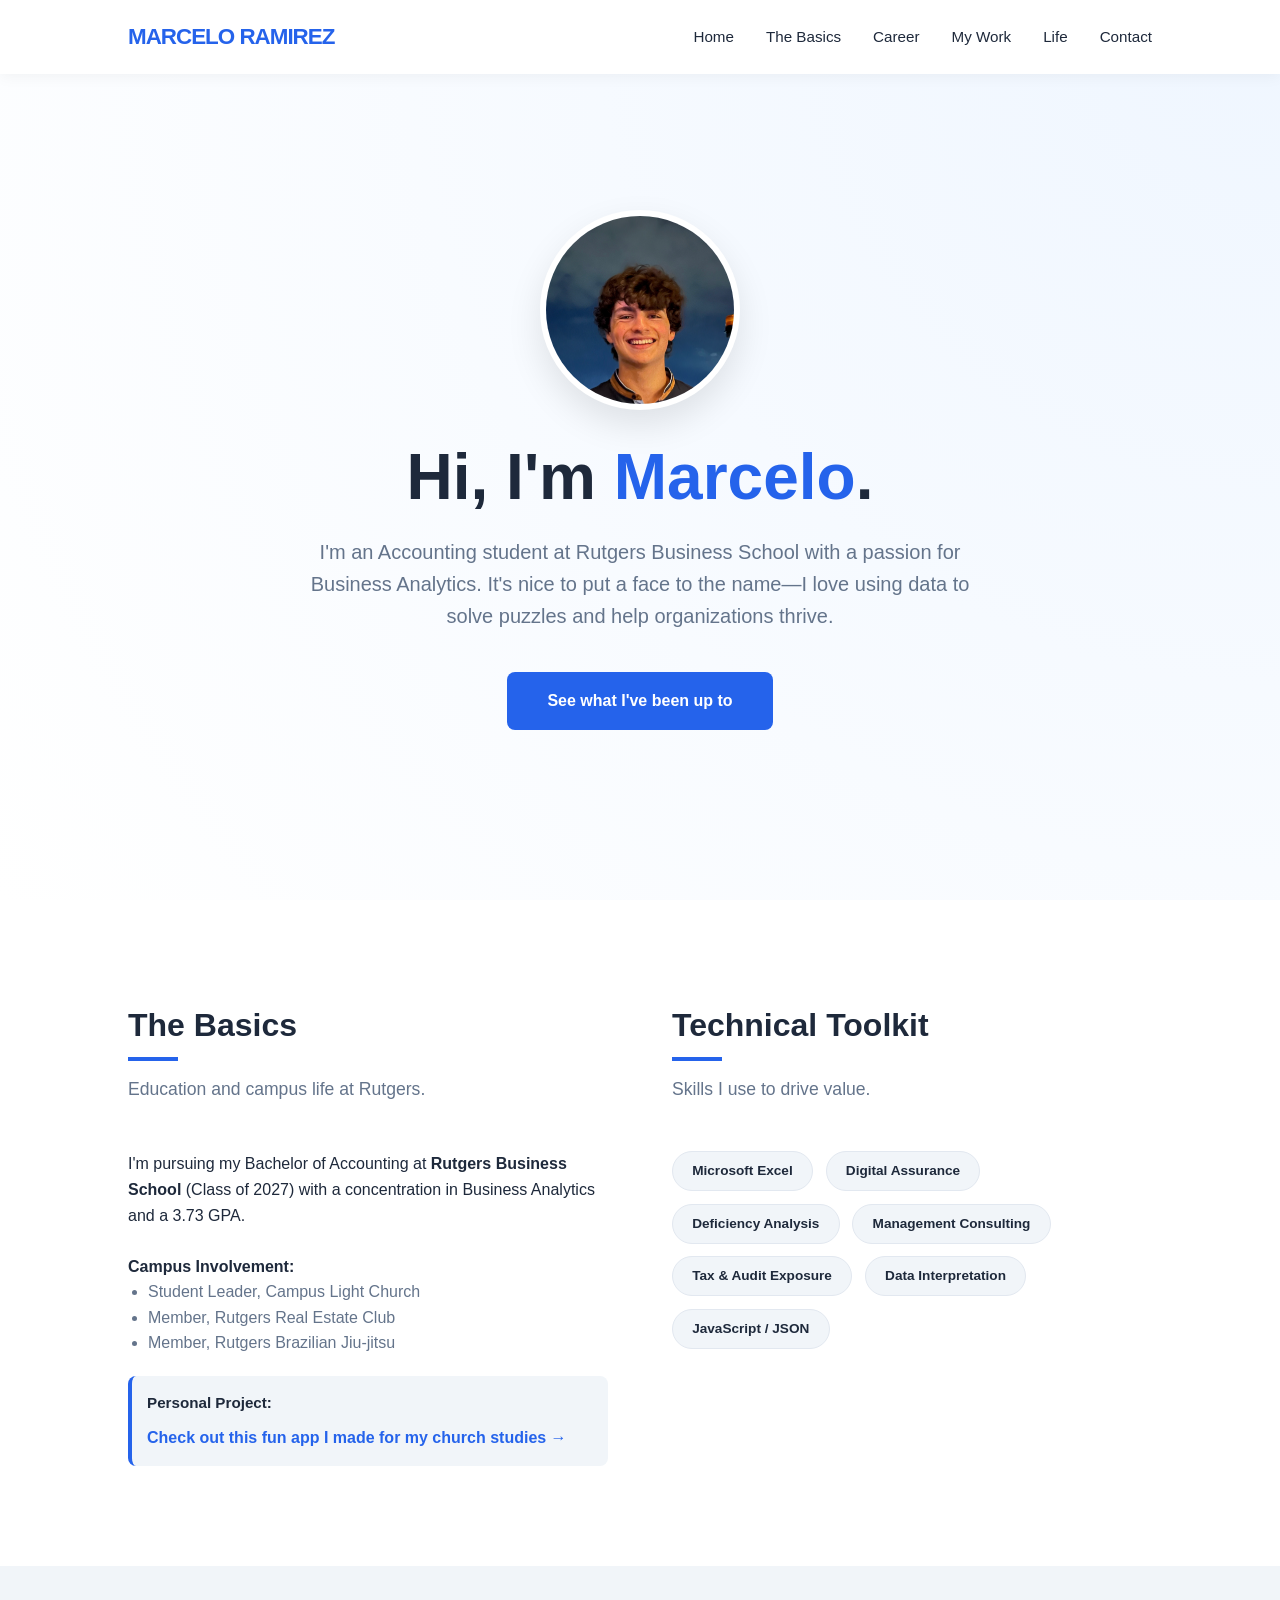
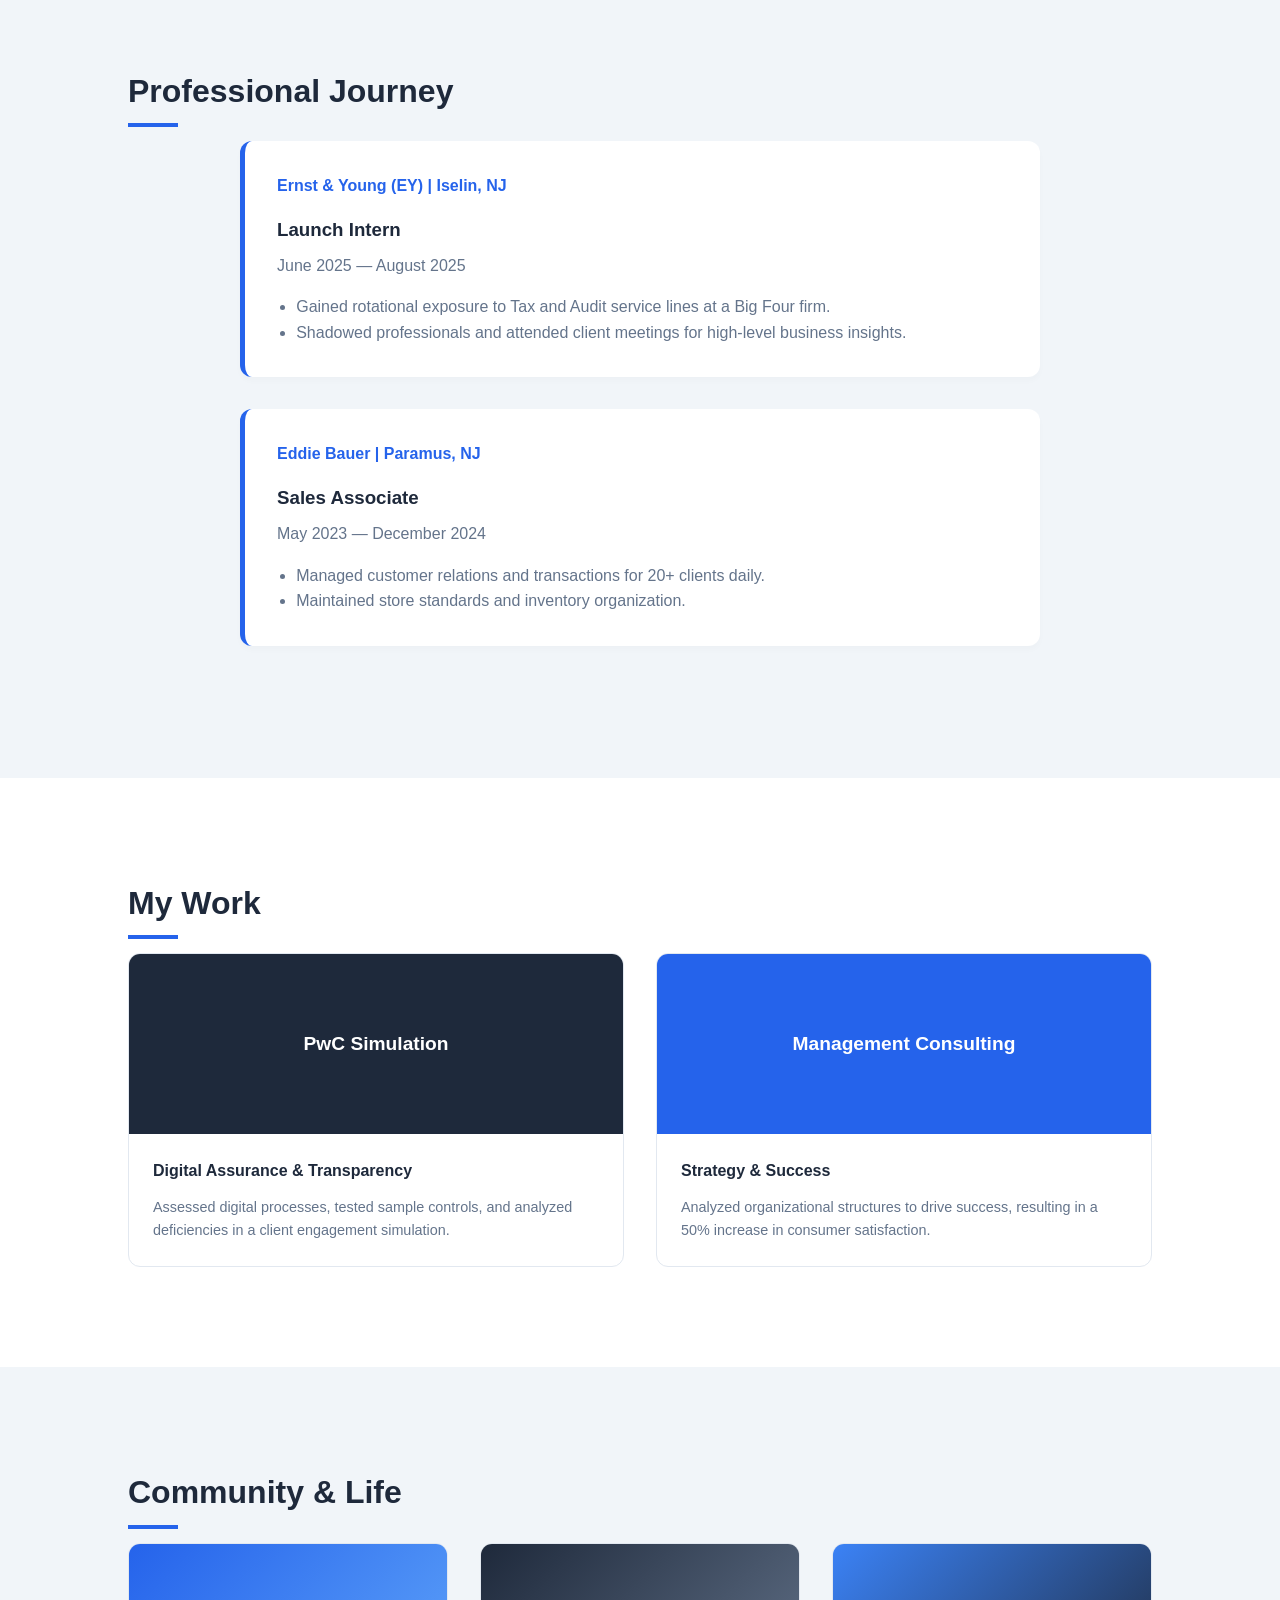
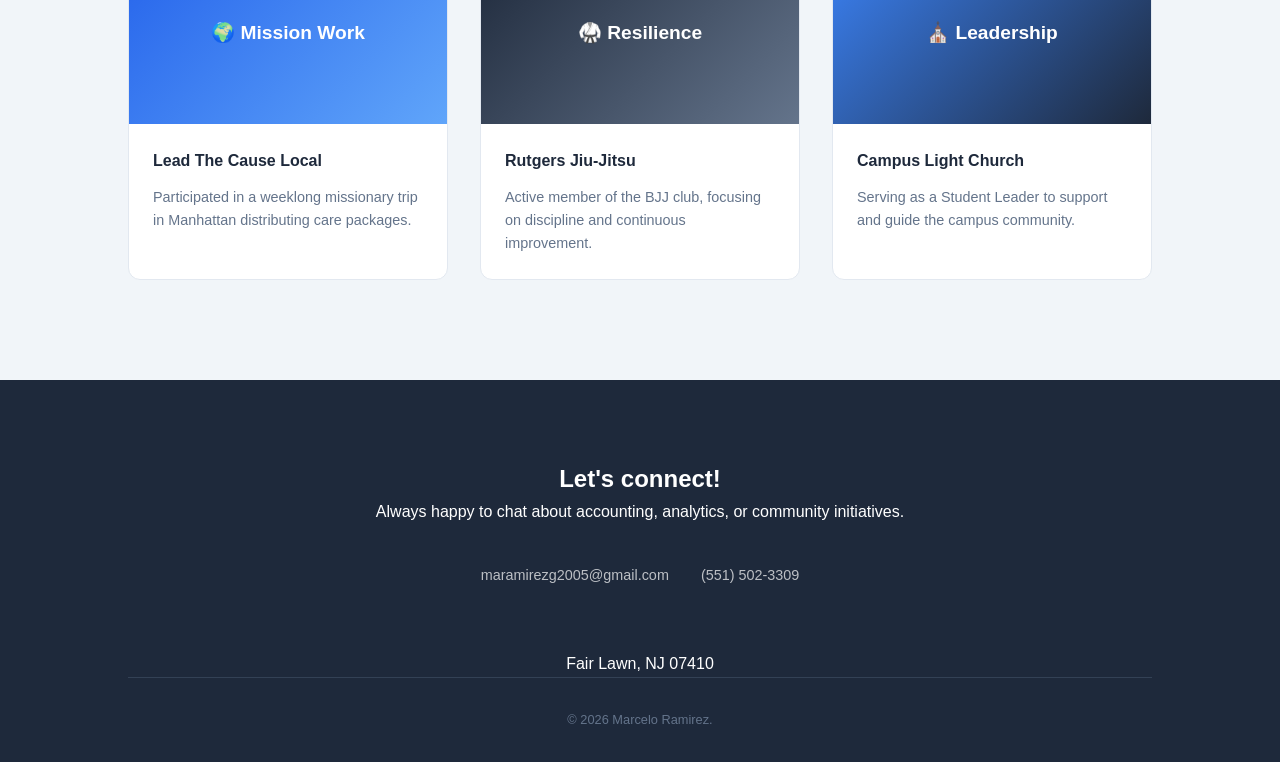
==== commit 35f6c5c1: "finishing everything" ====
--- a/index.html
+++ b/index.html
@@ -134,7 +134,7 @@
             border: 6px solid var(--white);
             box-shadow: 0 15px 35px rgba(0,0,0,0.1);
             margin-bottom: 2rem;
-            background-color: var(--light-grey); /* Fallback color */
+            background-color: var(--light-grey);
         }
 
         .headshot-container img {
@@ -332,12 +332,20 @@
                 <p>I'm pursuing my Bachelor of Accounting at <strong>Rutgers Business School</strong> (Class of 2027) with a concentration in Business Analytics and a 3.73 GPA.</p>
                 <br>
                 <p><strong>Campus Involvement:</strong></p>
-                <ul style="margin-left: 20px; color: var(--medium-grey);">
+                <ul style="margin-left: 20px; color: var(--medium-grey); margin-bottom: 20px;">
                     <li>Student Leader, Campus Light Church</li>
                     <li>Member, Rutgers Real Estate Club</li>
                     <li>Member, Rutgers Brazilian Jiu-jitsu</li>
                 </ul>
-            </div>
+                
+                <div style="background: var(--light-grey); padding: 15px; border-radius: 8px; border-left: 4px solid var(--primary-blue);">
+                    <p style="font-size: 0.95rem; margin-bottom: 10px;"><strong>Personal Project:</strong></p>
+                    <a href="app.html" style="color: var(--primary-blue); font-weight: 700; text-decoration: none; display: flex; align-items: center; gap: 8px;">
+                        Check out this fun app I made for my church studies &rarr;
+                    </a>
+                </div>
+            </div>
+            
             <div class="reveal">
                 <h2 class="section-title">Technical Toolkit</h2>
                 <p class="section-subtitle">Skills I use to drive value.</p>
@@ -348,6 +356,7 @@
                     <span class="skill-tag">Management Consulting</span>
                     <span class="skill-tag">Tax & Audit Exposure</span>
                     <span class="skill-tag">Data Interpretation</span>
+                    <span class="skill-tag">JavaScript / JSON</span>
                 </div>
             </div>
         </div>
@@ -463,4 +472,4 @@
         });
     </script>
 </body>
-</html>
+</html>
